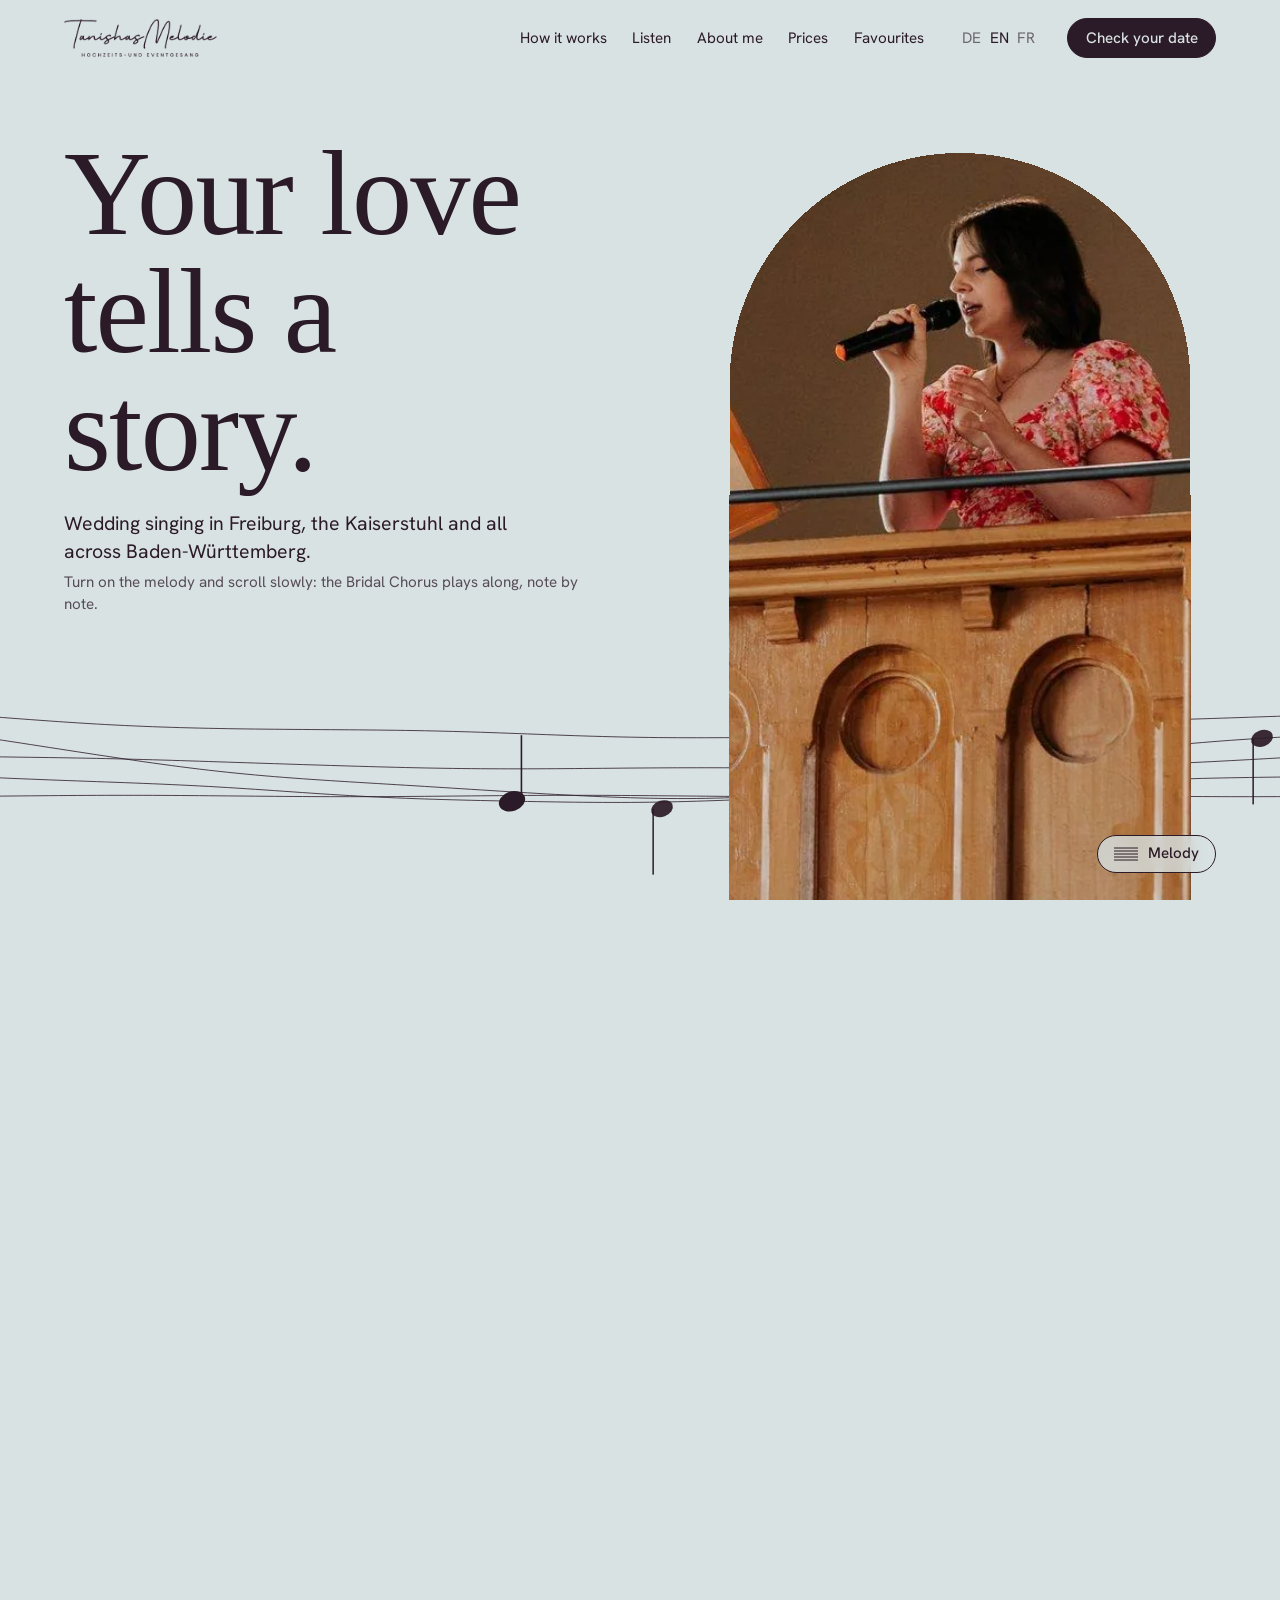
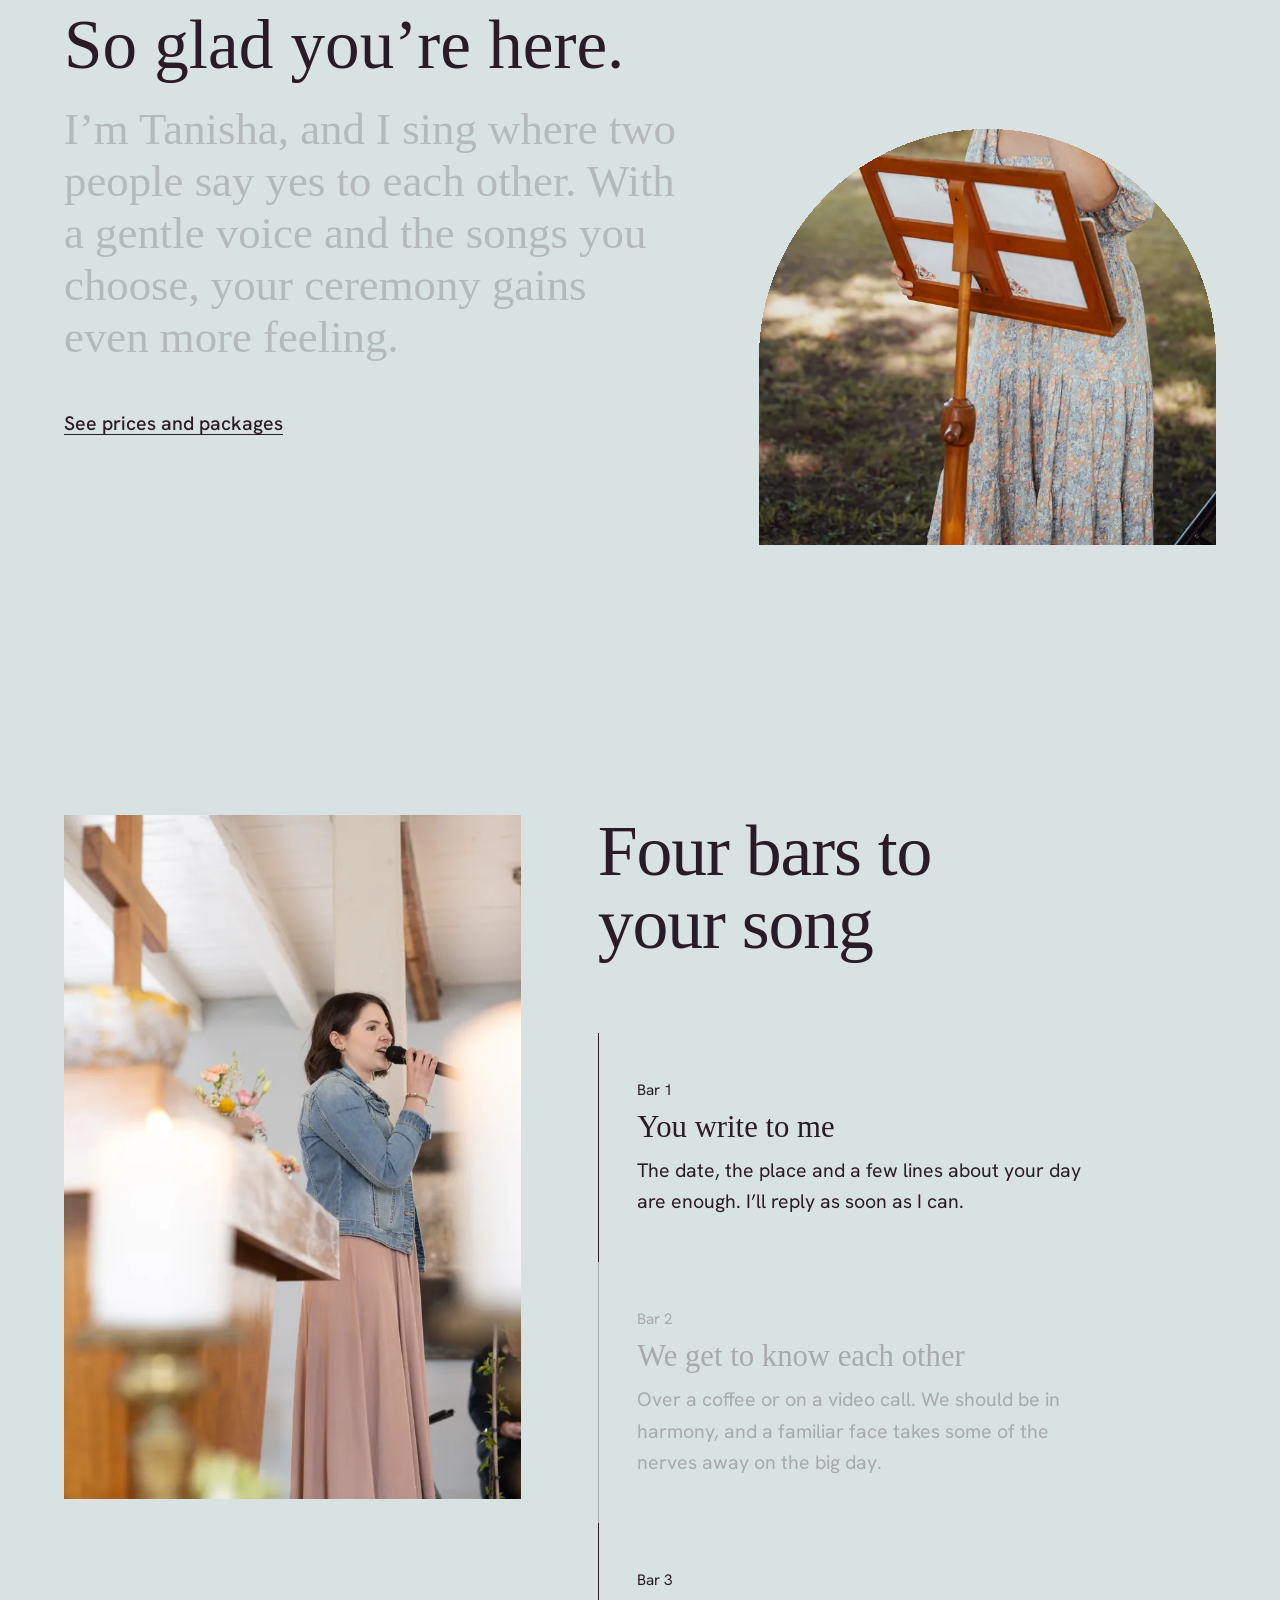
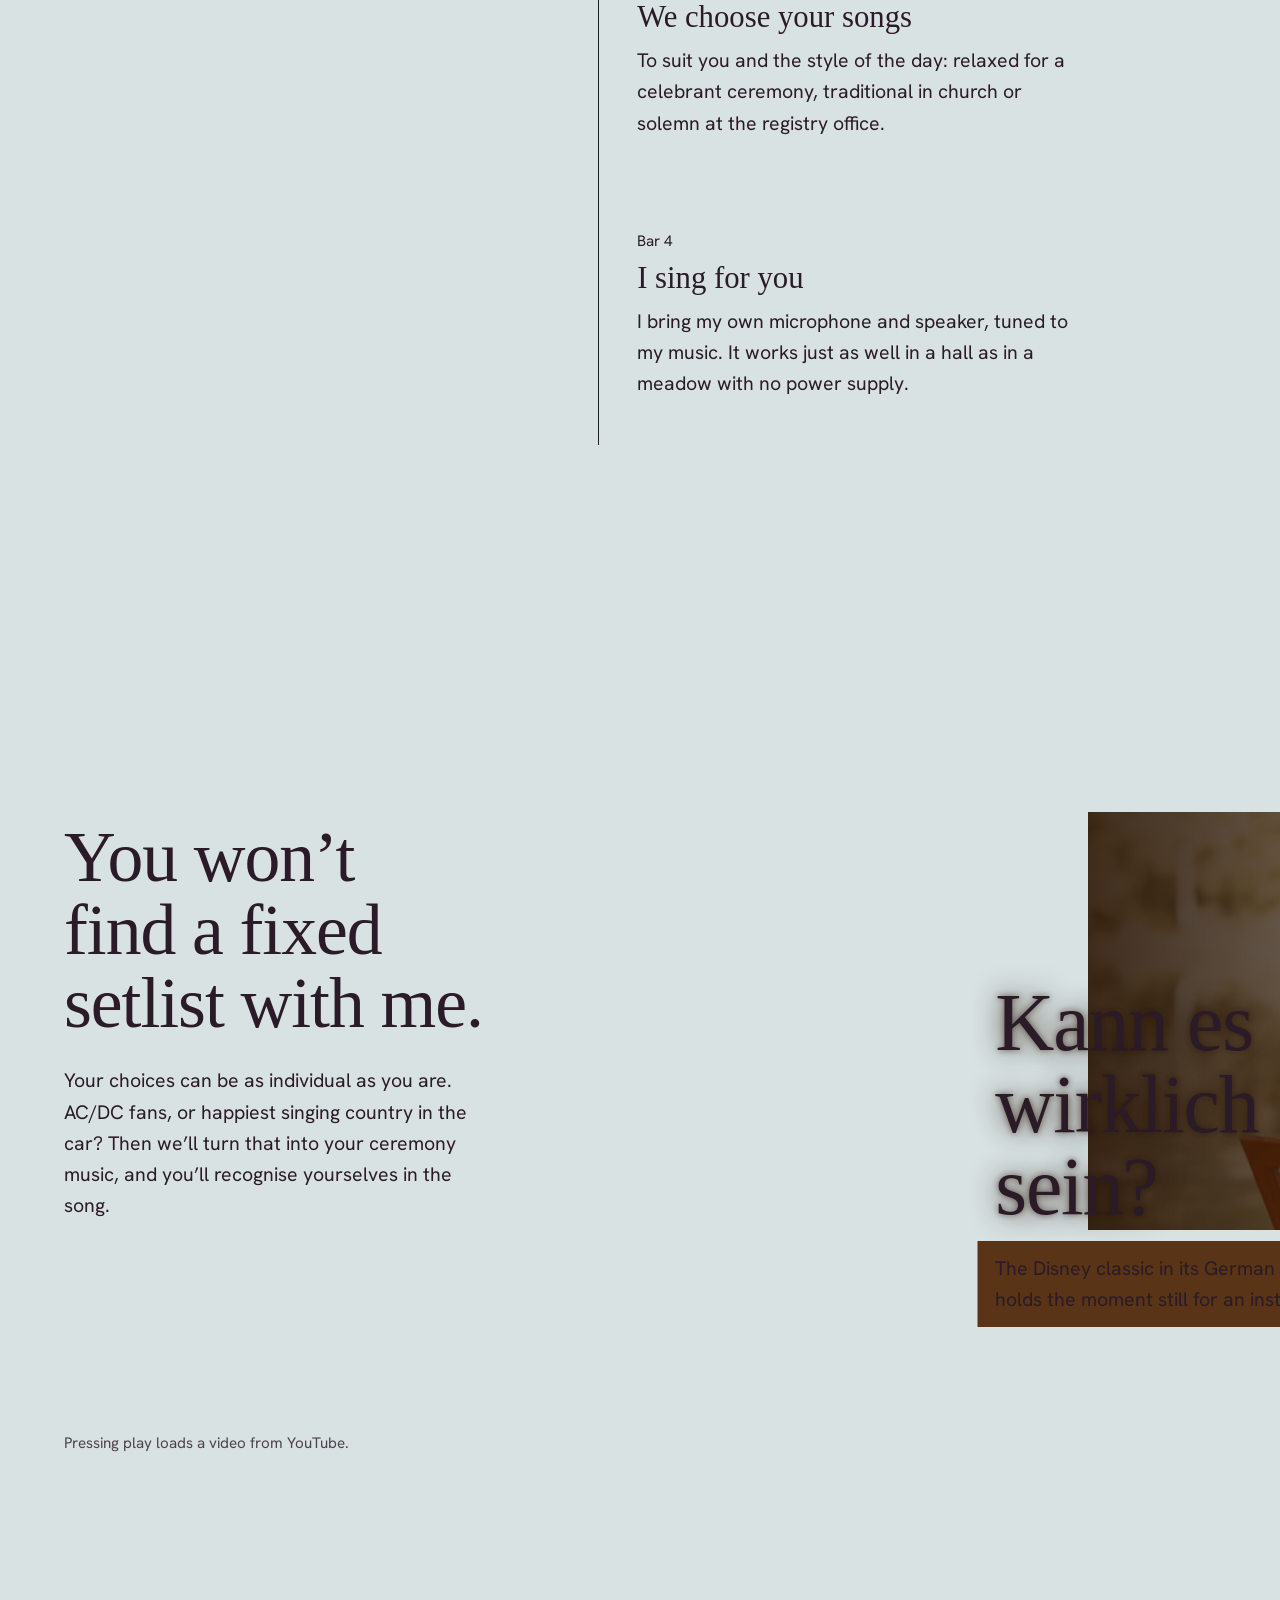
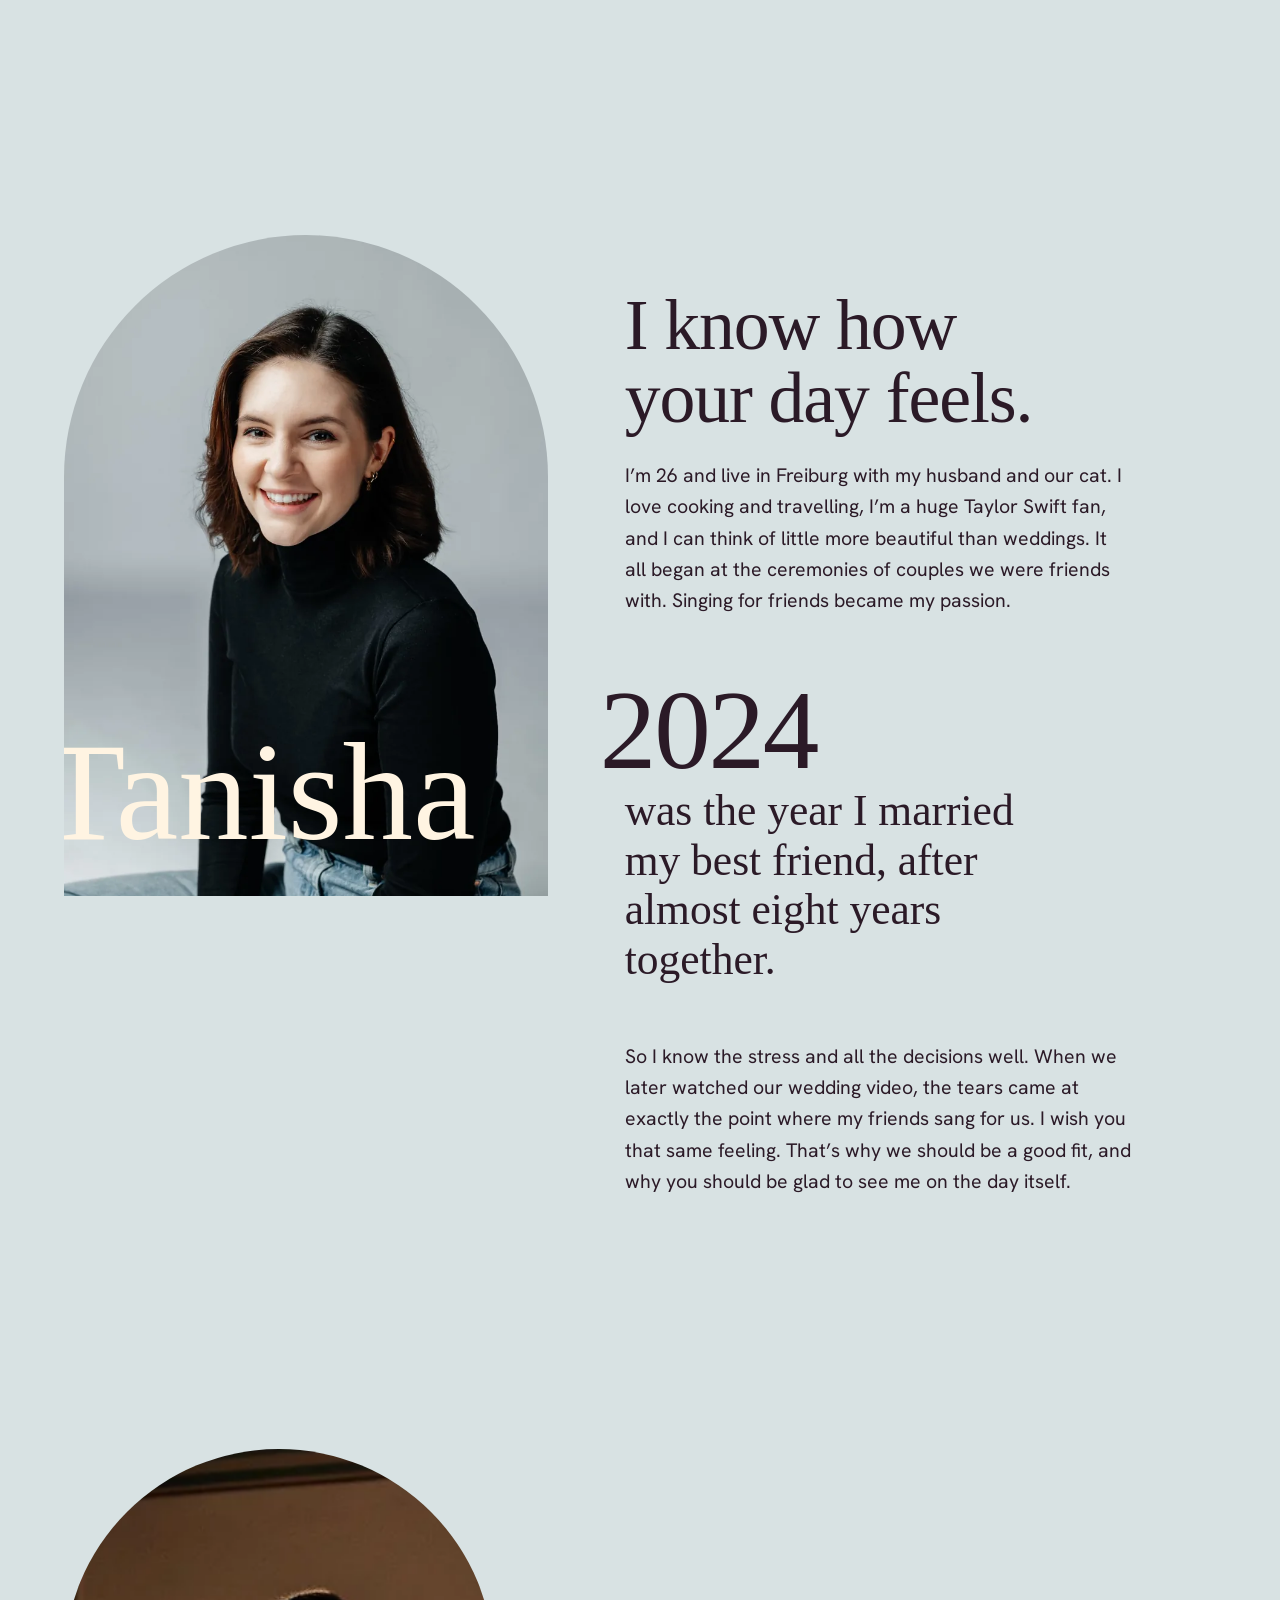
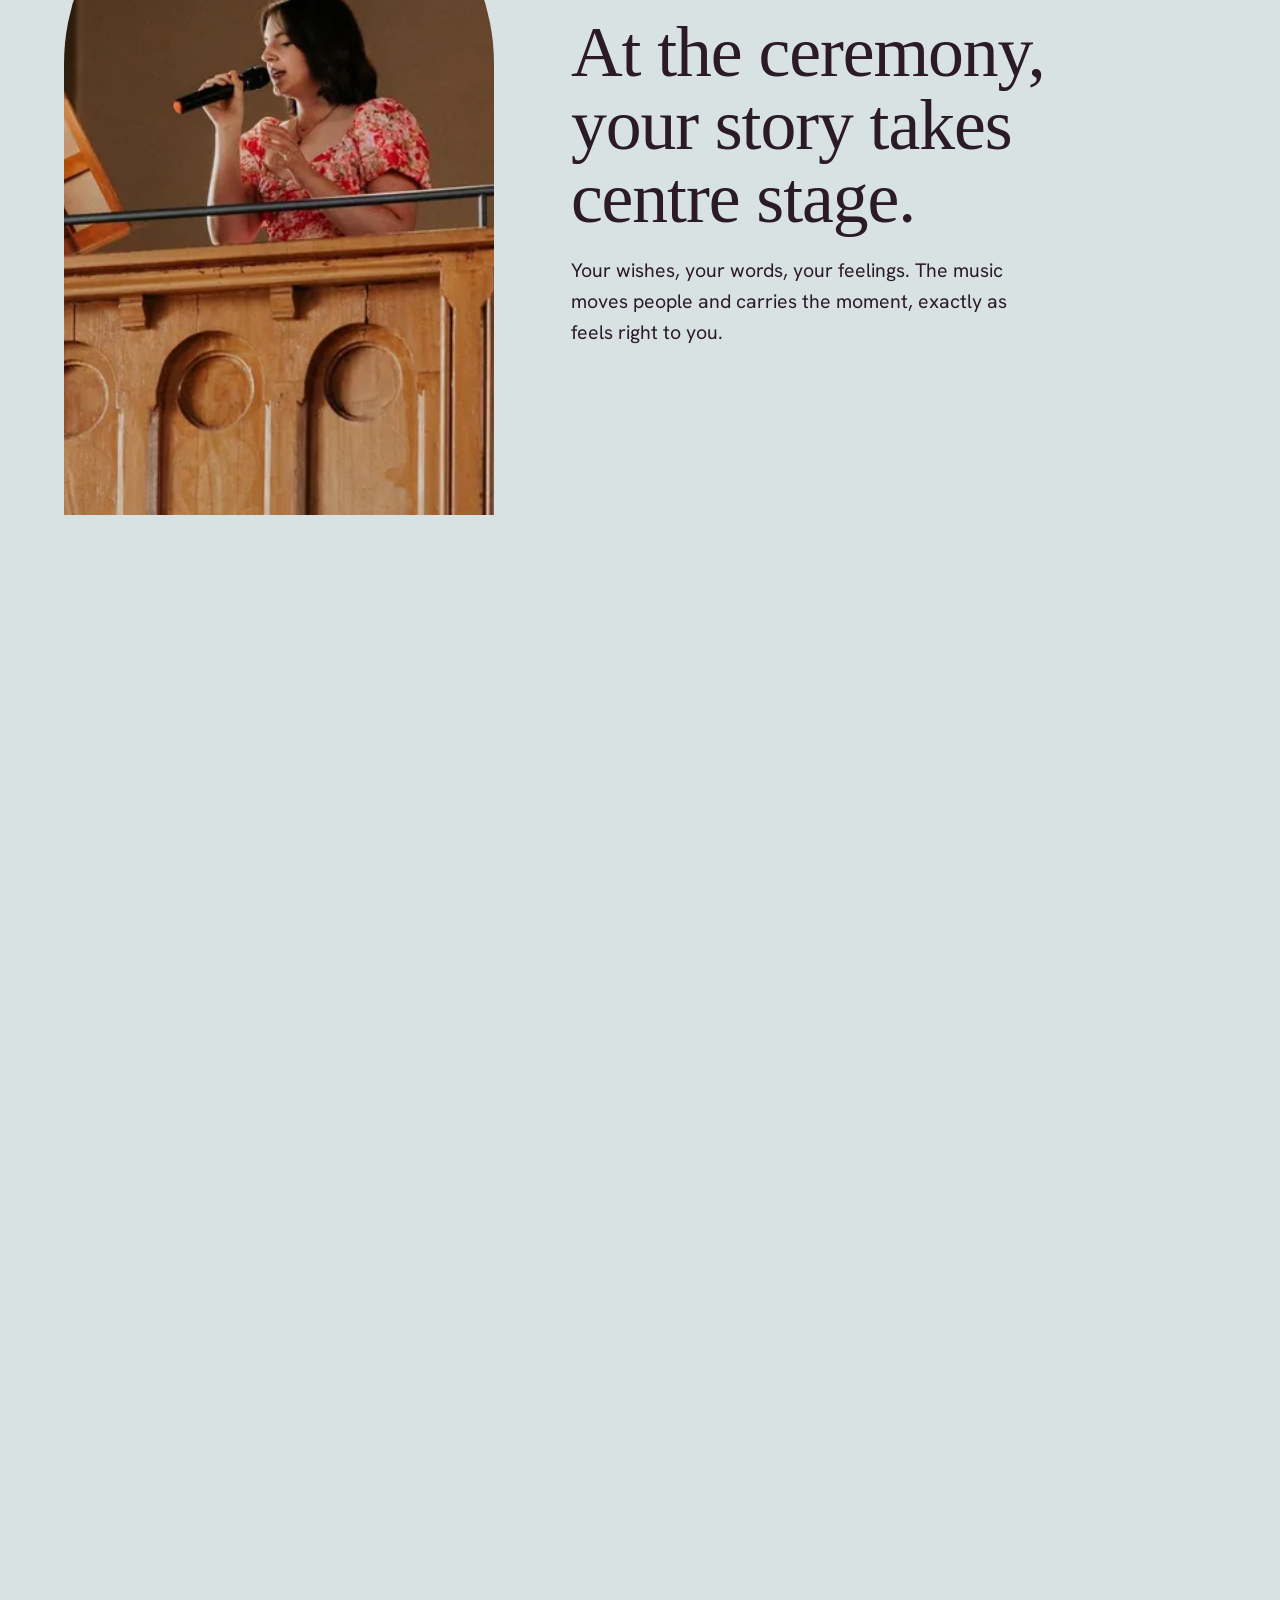
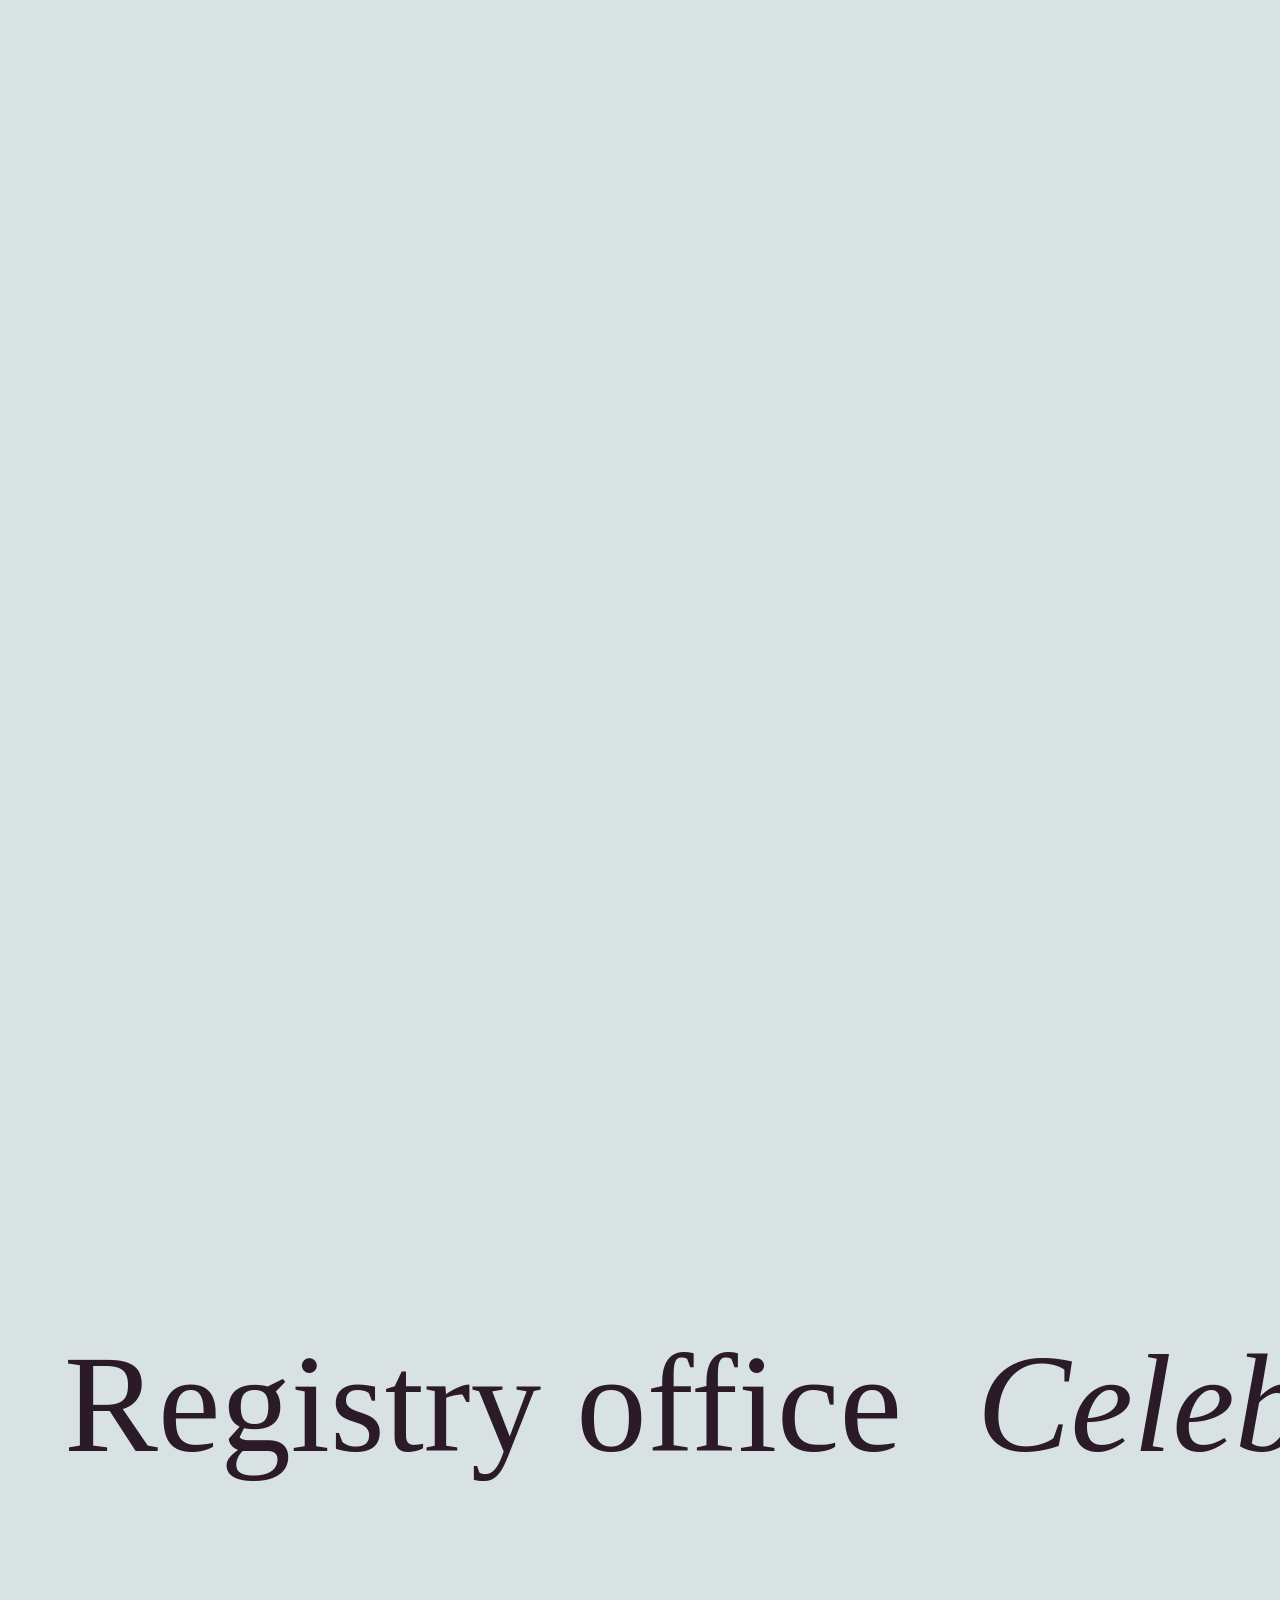
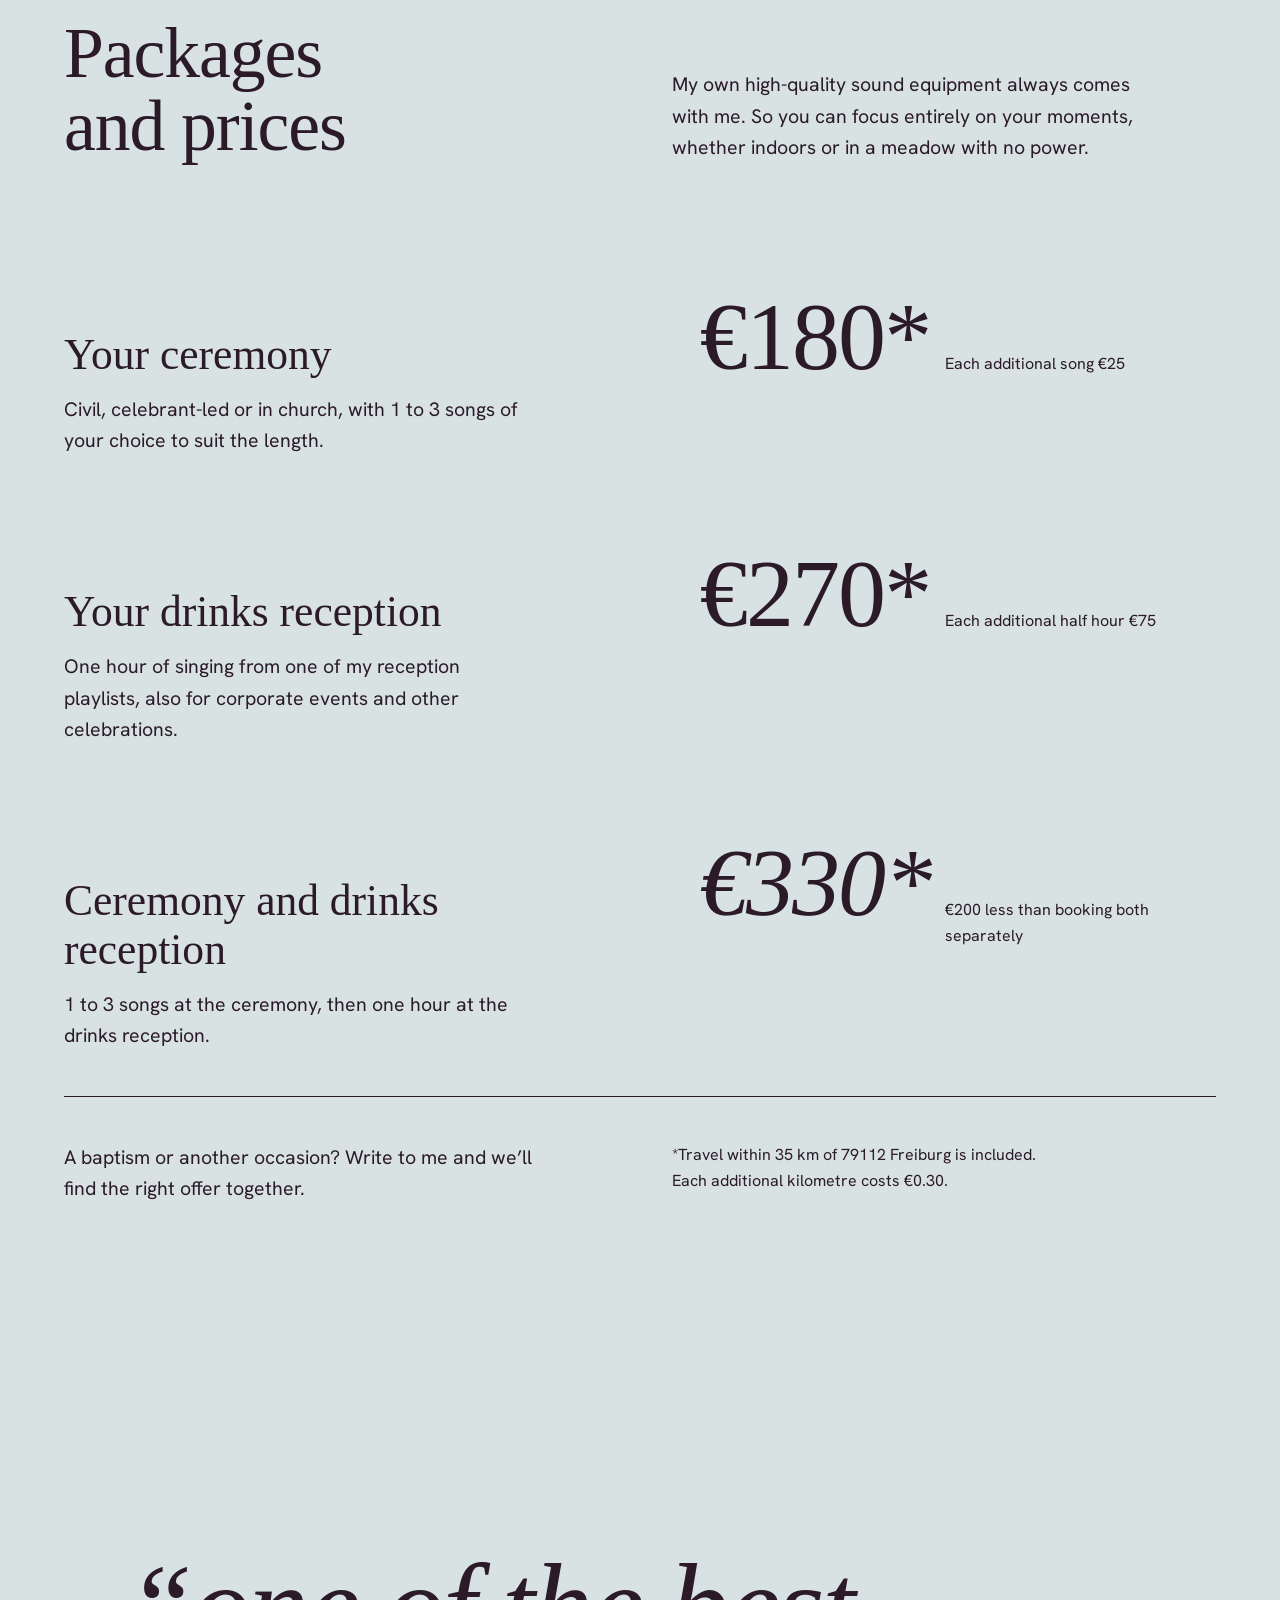
==== en/index.html @ 6d0c48f6 "feat: add legal pages, 404 page and English and French versions Impressum and Datenschutz now live o" ====
<!doctype html>
<html lang="en">
<head>
<meta charset="utf-8">
<meta name="viewport" content="width=device-width, initial-scale=1, viewport-fit=cover">
<title>Tanishas Melodie: wedding singer in Freiburg and the Kaiserstuhl</title>
<meta name="description" content="Tanisha sings at your wedding ceremony and drinks reception in Freiburg, the Kaiserstuhl and Baden-Württemberg, with the songs that suit you.">
<meta name="robots" content="noindex">
<meta name="theme-color" content="#D8E2E3">
<link rel="icon" href="data:image/svg+xml,%3Csvg xmlns='http://www.w3.org/2000/svg' viewBox='0 0 32 32'%3E%3Cellipse cx='12' cy='24' rx='7' ry='5' fill='%232B1A27' transform='rotate(-20 12 24)'/%3E%3Crect x='17.5' y='4' width='2' height='20' fill='%232B1A27'/%3E%3C/svg%3E">
<link rel="alternate" hreflang="de" href="https://oeztuerkhamza.github.io/tanishas-melodie/">
<link rel="alternate" hreflang="en" href="https://oeztuerkhamza.github.io/tanishas-melodie/en/">
<link rel="alternate" hreflang="fr" href="https://oeztuerkhamza.github.io/tanishas-melodie/fr/">
<link rel="preload" href="../assets/fonts/bodoni-moda-latin-opsz-normal.woff2" as="font" type="font/woff2" crossorigin>
<link rel="preload" href="../assets/fonts/hanken-grotesk-latin-wght-normal.woff2" as="font" type="font/woff2" crossorigin>
<link rel="preload" href="../assets/img/empore-1500.webp" as="image">
<link rel="stylesheet" href="../styles.css">
<script>
  if (!matchMedia('(prefers-reduced-motion: reduce)').matches) document.documentElement.classList.add('motion');
</script>
</head>
<body>
<a class="skip" href="#inhalt">Skip to content</a>

<canvas id="saiten" aria-hidden="true"></canvas>

<header class="kopf">
  <a class="logo" href="#auftakt" aria-label="Tanishas Melodie, back to top"></a>
  <button class="menu-knopf" type="button" aria-expanded="false" aria-controls="navigation">Menu</button>
  <nav id="navigation" aria-label="Main navigation">
    <a href="#ablauf">How it works</a>
    <a href="#hoerproben">Listen</a>
    <a href="#ueber">About me</a>
    <a href="#preise">Prices</a>
    <a href="#empfehlungen">Favourites</a>
    <span class="sprachen" role="group" aria-label="Choose language"><a href="../" hreflang="de" lang="de" aria-label="Deutsch">DE</a><a href="../en/" hreflang="en" lang="en" aria-label="English" aria-current="true">EN</a><a href="../fr/" hreflang="fr" lang="fr" aria-label="Français">FR</a></span>
  </nav>
  <a class="knopf knopf-klein" href="#anfrage">Check your date</a>
</header>

<button class="ton" type="button" aria-pressed="false">
  <svg viewBox="0 0 24 16" aria-hidden="true"><path d="M0 2h24M0 5h24M0 8h24M0 11h24M0 14h24" fill="none" stroke="currentColor"/></svg>
  <span class="ton-text">Melody</span>
</button>

<main id="inhalt">

    <section id="auftakt" class="szene" data-bg="#D8E2E3" data-ink="#2B1A27" data-line="#2B1A27" data-y="0.84" data-y-m="0.435" data-gap="20" data-gap-m="9" data-amp="0" data-alpha="0.8" data-notes="1">
    <div class="marke" style="top:30%" data-bg="#D8E2E3" data-ink="#FFF4E2" data-line="#2B1A27" data-y="0.84" data-y-m="0.435" data-gap="20" data-gap-m="9" data-amp="0" data-alpha="0.8" data-notes="1"></div>
    <div class="buehne">
      <div class="bogen">
        <img src="../assets/img/empore-1500.webp" srcset="../assets/img/empore-960.webp 960w, ../assets/img/empore-1500.webp 1500w" sizes="100vw" width="1500" height="938" fetchpriority="high"
             alt="Tanisha sings with her eyes closed and a microphone in hand on the wooden gallery of a church.">
        <div class="bogen-schatten"></div>
      </div>
      <div class="auftakt-text">
        <h1>
          <span class="h-a">
            <span class="zeile"><span>Your love</span></span>
            <span class="zeile"><span>tells a</span></span>
            <span class="zeile"><span>story.</span></span>
          </span>
          <span class="h-b">Music gives it a voice.</span>
        </h1>
        <p class="unterzeile">Wedding singing in Freiburg, the Kaiserstuhl and all across Baden-Württemberg.</p>
        <p class="ton-tipp">Turn on the melody and scroll slowly: the Bridal Chorus plays along, note by note.</p>
      </div>
    </div>
  </section>

    <section id="willkommen" data-bg="#BAC5A5" data-ink="#2B1A27" data-line="#3F4A2C" data-y="0.5" data-gap="26" data-amp="60" data-alpha="0.2" data-notes="0.2">
    <div class="spalten">
      <div class="willkommen-text">
        <p class="schrift">So glad you’re here.</p>
        <p class="vorlesen">I’m Tanisha, and I sing where two people say yes to each other. With a gentle voice and the songs you choose, your ceremony gains even more feeling.</p>
        <a class="pfeil-link" href="#preise">See prices and packages</a>
      </div>
      <figure class="bogen-bild garten">
        <img src="../assets/img/garten-800.webp" srcset="../assets/img/garten-800.webp 800w, ../assets/img/garten-1332.webp 1332w" sizes="(max-width: 900px) 90vw, 42vw" width="1332" height="2000" loading="lazy"
             alt="Tanisha in a floral dress sings in a garden behind a wooden music stand, with sunlight falling through the trees.">
      </figure>
    </div>
  </section>

    <section id="ablauf" data-bg="#F2DDD1" data-ink="#2B1A27" data-line="#7D4B3C" data-y="0.5" data-gap="30" data-amp="80" data-alpha="0.2" data-notes="0.15">
    <div class="ablauf-raster">
      <figure class="ablauf-bild">
        <img src="../assets/img/kerzen-800.webp" srcset="../assets/img/kerzen-800.webp 800w, ../assets/img/kerzen-1334.webp 1334w" sizes="(max-width: 900px) 100vw, 45vw" width="1334" height="2000" loading="lazy"
             alt="Tanisha in a denim jacket and pink skirt sings in a bright church, with blurred candles and a wooden cross in the foreground.">
      </figure>
      <div class="ablauf-inhalt">
        <h2>Four bars to your song</h2>
        <ol class="takte">
          <li>
            <span class="takt-nr">Bar 1</span>
            <h3>You write to me</h3>
            <p>The date, the place and a few lines about your day are enough. I’ll reply as soon as I can.</p>
          </li>
          <li>
            <span class="takt-nr">Bar 2</span>
            <h3>We get to know each other</h3>
            <p>Over a coffee or on a video call. We should be in harmony, and a familiar face takes some of the nerves away on the big day.</p>
          </li>
          <li>
            <span class="takt-nr">Bar 3</span>
            <h3>We choose your songs</h3>
            <p>To suit you and the style of the day: relaxed for a celebrant ceremony, traditional in church or solemn at the registry office.</p>
          </li>
          <li>
            <span class="takt-nr">Bar 4</span>
            <h3>I sing for you</h3>
            <p>I bring my own microphone and speaker, tuned to my music. It works just as well in a hall as in a meadow with no power supply.</p>
          </li>
        </ol>
      </div>
    </div>
  </section>

    <section id="hoerproben" class="quer" data-bg="#5A3416" data-ink="#FFF4E2" data-line="#EDBD78" data-y="0.9" data-gap="11" data-gap-m="8" data-amp="0" data-alpha="0.7" data-notes="1">
    <div class="quer-buehne">
      <div class="quer-spur">
        <article class="tafel tafel-start">
          <h2>You won’t find a fixed setlist with me.</h2>
          <p>Your choices can be as individual as you are. AC/DC fans, or happiest singing country in the car? Then we’ll turn that into your ceremony music, and you’ll recognise yourselves in the song.</p>
        </article>

        <article class="tafel lied">
          <div class="video" data-yt="sfPUa47gQvA" data-titel="Kann es wirklich Liebe sein?">
            <img src="../assets/img/garten-800.webp" width="1332" height="2000" alt="" loading="lazy" class="lied-bild" style="object-position:60% 30%">
          </div>
          <div class="lied-text">
            <h3>Kann es wirklich Liebe sein?</h3>
            <p>The Disney classic in its German version holds the moment still for an instant.</p>
          </div>
        </article>

        <article class="tafel lied">
          <div class="video" data-yt="cNN7N1p3AOw" data-titel="A Thousand Years">
            <img src="../assets/img/kerzen-800.webp" width="1334" height="2000" alt="" loading="lazy" class="lied-bild" style="object-position:60% 35%">
          </div>
          <div class="lied-text">
            <h3>A Thousand Years</h3>
            <p>Calm and made for the minutes before the vows. This is where even the last dry-eyed guests give in.</p>
          </div>
        </article>

        <article class="tafel lied">
          <div class="video" data-yt="yi6_9h-qeT8" data-titel="Hallelujah">
            <img src="../assets/img/saal-800.webp" width="1332" height="2000" alt="" loading="lazy" class="lied-bild" style="object-position:40% 42%">
          </div>
          <div class="lied-text">
            <h3>Hallelujah</h3>
            <p>For the entrance or the moment before the vows. Goosebumps for the couple and every guest.</p>
          </div>
        </article>

        <article class="tafel tafel-ende">
          <p class="schrift">Want to hear more?</p>
          <a class="knopf" href="https://www.instagram.com/tanishasmelodie" rel="noopener">Listen on Instagram</a>
          <a class="pfeil-link" href="https://www.youtube.com/@tanishasmelodie" rel="noopener">Open YouTube channel</a>
        </article>
      </div>
      <p class="video-hinweis">Pressing play loads a video from YouTube.</p>
    </div>
  </section>

    <section id="ueber" data-bg="#AEB5B9" data-ink="#2B1A27" data-line="#2B1A27" data-y="0.5" data-gap="24" data-amp="50" data-alpha="0.14" data-notes="0.12">
    <div class="ueber-raster">
      <figure class="ueber-bild">
        <img src="../assets/img/portrait-800.webp" srcset="../assets/img/portrait-800.webp 800w, ../assets/img/portrait-1333.webp 1333w" sizes="(max-width: 900px) 92vw, 44vw" width="1333" height="2000" loading="lazy"
             alt="Portrait of Tanisha laughing at the camera, wearing a black turtleneck and light jeans.">
        <p class="name-gross schrift" aria-hidden="true">Tanisha</p>
      </figure>
      <div class="ueber-text">
        <h2>I know how your day feels.</h2>
        <p>I’m 26 and live in Freiburg with my husband and our cat. I love cooking and travelling, I’m a huge Taylor Swift fan, and I can think of little more beautiful than weddings. It all began at the ceremonies of couples we were friends with. Singing for friends became my passion.</p>
        <p class="jahr"><span>2024</span> was the year I married my best friend, after almost eight years together.</p>
        <p>So I know the stress and all the decisions well. When we later watched our wedding video, the tears came at exactly the point where my friends sang for us. I wish you that same feeling. That’s why we should be a good fit, and why you should be glad to see me on the day itself.</p>
      </div>
    </div>
  </section>

    <section id="melodie" class="szene" data-bg="#EFC8BE" data-ink="#2B1A27" data-line="#7D3F3A" data-y="0.5" data-gap="20" data-amp="30" data-alpha="0.2" data-notes="0.2">
    <div class="marke" style="top:42%" data-bg="#F49A67" data-ink="#2B1A27" data-line="#2B1A27" data-y="0.5" data-gap="20" data-amp="30" data-alpha="0.2" data-notes="0.2"></div>
    <div class="buehne melodie-buehne">
      <figure class="melodie-bild">
        <img class="m-a" src="../assets/img/empore-960.webp" width="960" height="600" loading="lazy" alt="Tanisha sings on the church gallery.">
        <img class="m-b" src="../assets/img/saal-800.webp" srcset="../assets/img/saal-800.webp 800w, ../assets/img/saal-1332.webp 1332w" sizes="(max-width: 900px) 80vw, 36vw" width="1332" height="2000" loading="lazy" alt="Tanisha in an apricot dress sings with her eyes closed in a hall with white stucco.">
      </figure>
      <div class="melodie-texte">
        <div class="stimmung s-a">
          <h2>At the ceremony, your story takes centre stage.</h2>
          <p>Your wishes, your words, your feelings. The music moves people and carries the moment, exactly as feels right to you.</p>
        </div>
        <div class="stimmung s-b">
          <h2>At the drinks reception, everything can get lighter.</h2>
          <p>Modern, relaxed, with a touch of boho. Not classic love songs, but songs for what’s happening right now: two people have made their choice, and everyone is celebrating with them.</p>
        </div>
      </div>
    </div>
  </section>

    <section id="preise" data-bg="#F49A67" data-ink="#2B1A27" data-line="#2B1A27" data-y="0.5" data-gap="22" data-amp="40" data-alpha="0.12" data-notes="0.12">
    <p class="laufband" aria-hidden="true"><span>Registry office <i>Celebrant ceremony</i> Church <i>Drinks reception</i> Corporate event <i>Baptism</i> Registry office <i>Celebrant ceremony</i> Church <i>Drinks reception</i></span></p>
    <div class="preise-kopf">
      <h2>Packages and prices</h2>
      <p>My own high-quality sound equipment always comes with me. So you can focus entirely on your moments, whether indoors or in a meadow with no power.</p>
    </div>
    <ul class="preisliste">
      <li>
        <div><h3>Your ceremony</h3><p>Civil, celebrant-led or in church, with 1 to 3 songs of your choice to suit the length.</p></div>
        <p class="preis">€<span data-zahl="300">300</span>*</p>
        <p class="zusatz">Each additional song €25</p>
      </li>
      <li>
        <div><h3>Your drinks reception</h3><p>One hour of singing from one of my reception playlists, also for corporate events and other celebrations.</p></div>
        <p class="preis">€<span data-zahl="450">450</span>*</p>
        <p class="zusatz">Each additional half hour €75</p>
      </li>
      <li class="beides">
        <div><h3>Ceremony and drinks reception</h3><p>1 to 3 songs at the ceremony, then one hour at the drinks reception.</p></div>
        <p class="preis">€<span data-zahl="550">550</span>*</p>
        <p class="zusatz">€200 less than booking both separately</p>
      </li>
    </ul>
    <div class="preise-fuss">
      <p>A baptism or another occasion? Write to me and we’ll find the right offer together.</p>
      <p class="fussnote">*Travel within 35 km of 79112 Freiburg is included. Each additional kilometre costs €0.30.</p>
    </div>
  </section>

    <section id="stimmen" data-bg="#2A1526" data-ink="#FFF4E2" data-line="#E8B4A8" data-y="0.5" data-gap="24" data-amp="90" data-alpha="0.3" data-notes="0.12">
    <blockquote class="zitat">
      <p>“one of the best decisions ever!”</p>
      <footer>B + A on Tanisha at their wedding celebration</footer>
    </blockquote>
    <h2 class="stimmen-titel">What my couples say</h2>
    <ul class="laternen">
      <li>
        <img src="../assets/img/laterne-sl.webp" width="360" height="366" alt="" loading="lazy">
        <div><h3>S + L, celebrant ceremony</h3><p>Every song request was met, and the performance was assured and full of feeling. When the two of them think of their ceremony today, the music is part of it.</p></div>
      </li>
      <li>
        <img src="../assets/img/laterne-kl.webp" width="360" height="366" alt="" loading="lazy">
        <div><h3>K + L, wedding celebration</h3><p>Tanisha carried the emotional moments. The couple describe her as kind, committed and easy to work with, and recommend her warmly.</p></div>
      </li>
      <li>
        <img src="../assets/img/laterne-mt.webp" width="360" height="366" alt="" loading="lazy">
        <div><h3>M + T, church ceremony</h3><p>A song by Ed Sheeran became a lasting memory. Help with choosing songs, always reachable, own microphone and speaker.</p></div>
      </li>
      <li>
        <img src="../assets/img/laterne-ba.webp" width="360" height="366" alt="" loading="lazy">
        <div><h3>B + A, wedding celebration</h3><p>Everyone was enchanted from the first note. There were goosebumps, and many guests had tears in their eyes.</p></div>
      </li>
    </ul>
  </section>

    <section id="empfehlungen" data-bg="#351B2E" data-ink="#FFF4E2" data-line="#E8B4A8" data-y="0.5" data-gap="24" data-amp="90" data-alpha="0.12" data-notes="0">
    <div class="empf-kopf">
      <h2>My favourite wedding people</h2>
      <p>Every recommendation comes from my own experience. More will follow, such as celebrants, henna design, DJs and decoration.</p>
    </div>
    <ul class="empf-liste">
      <li><span>Wedding logos and stationery</span><a href="https://www.fluments.com/" rel="noopener">Fluments</a><p>Tina designs logos and stationery with loving attention to detail, tailored to each couple. We met at her “zweiteliebe” fair.</p></li>
      <li><span>Personalised gifts</span><a href="https://manufakturzauber.de/ueber-mich/" rel="noopener">ManufakturZauber</a><p>Romina makes creative, individual wedding gifts that last.</p></li>
      <li><span>Videography</span><a href="https://www.jackygrundigfilms.de/" rel="noopener">Jacky Grundig</a><p>Jacky filmed my own wedding: calmly and so discreetly you barely notice she’s there.</p></li>
      <li><span>Second-hand bridal wear</span><a href="https://fairheiratet.com/" rel="noopener">Fairheiratet</a><p>A sustainable concept, plenty of tact and an atmosphere that puts you at ease.</p></li>
      <li><span>Wedding photography</span><a href="https://ersteliebe-fotografie.de/" rel="noopener">Ersteliebe Fotografie</a><p>Jasmin accompanies you like a friend and captures real moments. We worked together on a styled shoot.</p></li>
      <li><span>Wedding venue</span><a href="https://freiaemterhof.de/feste-feiern/" rel="noopener">S’Bierhaase Schiere</a><p>This is where we got married ourselves: personal care from the first conversation and a wonderful atmosphere.</p></li>
      <li><span>Bridal wear</span><a href="https://www.brautjubel.de/" rel="noopener">Brautjubel</a><p>Julia advises calmly, warmly and honestly, with a real feel for what each bride wants.</p></li>
    </ul>
  </section>

    <section id="ja" class="szene" data-bg="#2A1526" data-ink="#FFF4E2" data-line="#F6C98B" data-y="0.5" data-gap="20" data-amp="0" data-alpha="1" data-notes="0" data-ring="1" data-win="1.3">
    <div class="buehne ja-buehne">
      <p class="ja-wort schrift">Yes.</p>
      <h2>Tell me your date.</h2>
    </div>
  </section>

  <section id="anfrage" data-bg="#2A1526" data-ink="#FFF4E2" data-line="#F6C98B" data-y="0.5" data-gap="20" data-amp="0" data-alpha="0.16" data-notes="0" data-ring="1">
    <div class="anfrage-raster">
      <div>
        <h2>Ask about your wedding date</h2>
        <p>I’ll reply as soon as I can, and then we’ll arrange to meet. I’m looking forward to hearing from you.</p>
        <p><a href="mailto:info@tanishasmelodie.de">info@tanishasmelodie.de</a><br><a href="https://www.instagram.com/tanishasmelodie" rel="noopener">@tanishasmelodie on Instagram</a></p>
      </div>
      <form id="formular">
        <label>Last name, first name <input name="name" autocomplete="name" required></label>
        <label>Email <input type="email" name="email" autocomplete="email" required></label>
        <label>Date and place of the ceremony <input name="termin" required></label>
        <label>A few details about your special day <textarea name="infos" rows="4"></textarea></label>
        <label class="einwilligung"><input type="checkbox" name="ok" required> <span>I agree that this information may be stored and processed so that you can contact me. I can withdraw my consent at any time. <a href="privacy.html">More about privacy</a></span></label>
        <button class="knopf" type="submit">Prepare request by email</button>
        <p class="status" role="status"></p>
      </form>
    </div>
  </section>
</main>

<footer class="fuss">
  <p>Tanisha Karle, Tanishas Melodie, Im Mohnacker 12, 79112 Freiburg</p>
  <p class="fuss-links"><a href="legal-notice.html">Legal notice</a> <a href="privacy.html">Privacy</a></p>
  <span class="sprachen" role="group" aria-label="Choose language"><a href="../" hreflang="de" lang="de" aria-label="Deutsch">DE</a><a href="../en/" hreflang="en" lang="en" aria-label="English" aria-current="true">EN</a><a href="../fr/" hreflang="fr" lang="fr" aria-label="Français">FR</a></span>
</footer>

<script src="../assets/vendor/gsap.min.js"></script>
<script src="../assets/vendor/ScrollTrigger.min.js"></script>
<script src="../assets/vendor/lenis.min.js"></script>
<script src="../main.js"></script>
</body>
</html>
---- styles.css ----
@font-face { font-family: "Bodoni Moda"; src: url(assets/fonts/bodoni-moda-latin-opsz-normal.woff2) format("woff2"); font-weight: 400 900; font-style: normal; font-display: swap; }
@font-face { font-family: "Bodoni Moda"; src: url(assets/fonts/bodoni-moda-latin-opsz-italic.woff2) format("woff2"); font-weight: 400 900; font-style: italic; font-display: swap; }
@font-face { font-family: "Hanken Grotesk"; src: url(assets/fonts/hanken-grotesk-latin-wght-normal.woff2) format("woff2"); font-weight: 100 900; font-display: swap; }
@font-face { font-family: "Ms Madi"; src: url(assets/fonts/ms-madi-latin-400-normal.woff2) format("woff2"); font-display: swap; }

:root {
  --bg: #D8E2E3;
  --ink: #2B1A27;
  --kerze: #FFF4E2;
  --pflaume: #2B1A27;
  --aprikose: #F49A67;
  --rand: clamp(20px, 5vw, 88px);
  --abstand: clamp(90px, 15vh, 190px);
  --serif: "Bodoni Moda", "Didot", Georgia, serif;
  --sans: "Hanken Grotesk", system-ui, sans-serif;
  --hand: "Ms Madi", "Segoe Script", cursive;
}

*, *::before, *::after { box-sizing: border-box; }
html { -webkit-text-size-adjust: 100%; scroll-behavior: smooth; scroll-padding-top: 96px; }
html.lenis { scroll-behavior: auto; }
html.lenis.lenis-smooth iframe { pointer-events: none; }
body {
  margin: 0;
  background: var(--bg);
  color: var(--ink);
  font: 400 clamp(1.0625rem, 0.98rem + 0.3vw, 1.25rem)/1.6 var(--sans);
  overflow-x: clip;
}
img { display: block; max-width: 100%; height: auto; }
h1, h2, h3, p, ul, ol, figure, blockquote { margin: 0; padding: 0; }
ul, ol { list-style: none; }
a { color: inherit; text-underline-offset: 0.2em; text-decoration-thickness: 1px; }
:focus-visible { outline: 2px solid currentColor; outline-offset: 3px; border-radius: 2px; }

h1, h2 { font-family: var(--serif); font-weight: 400; line-height: 1.02; letter-spacing: -0.015em; text-wrap: balance; }
h2 { font-size: clamp(2.5rem, 5.6vw, 5.75rem); }
h3 { font-family: var(--serif); font-weight: 500; font-size: clamp(1.5rem, 2.4vw, 2.25rem); line-height: 1.12; }
.schrift { font-family: var(--hand); font-size: clamp(3.25rem, 7vw, 7rem); line-height: 1; }

.skip { position: fixed; left: 12px; top: -60px; z-index: 50; background: var(--pflaume); color: var(--kerze); padding: 10px 16px; }
.skip:focus { top: 12px; }

#saiten { position: fixed; inset: 0; width: 100%; height: 100%; z-index: 0; pointer-events: none; }
main { position: relative; z-index: 1; }
.fuss { position: relative; z-index: 1; }

/* Kopfzeile */
.kopf { position: fixed; z-index: 20; inset: 0 0 auto 0; display: flex; align-items: center; gap: clamp(16px, 2.5vw, 40px); padding: clamp(12px, 2vh, 22px) var(--rand); color: var(--ink); transition: transform .45s cubic-bezier(.2,.7,.2,1); }
.kopf.weg { transform: translateY(-110%); }
.kopf.weg:focus-within { transform: none; }
.logo { display: block; width: clamp(120px, 12vw, 170px); aspect-ratio: 386 / 96; background: currentColor; -webkit-mask: url(assets/img/logo-mask.png) center / contain no-repeat; mask: url(assets/img/logo-mask.png) center / contain no-repeat; margin-right: auto; }
#navigation { display: flex; gap: clamp(14px, 2vw, 30px); font-size: 0.95rem; }
#navigation a { text-decoration: none; padding: 6px 0; background: linear-gradient(currentColor, currentColor) left 90% / 0 1px no-repeat; transition: background-size .35s; }
#navigation a:hover, #navigation a:focus-visible { background-size: 100% 1px; }
.menu-knopf { display: none; font: inherit; color: inherit; background: none; border: 0; padding: 8px 2px; }

.knopf { display: inline-block; font: 500 1.0625rem/1.1 var(--sans); color: var(--bg); background: var(--ink); border: 1px solid var(--ink); border-radius: 100px; padding: 1em 1.6em; text-decoration: none; cursor: pointer; transition: background-color .3s, color .3s; }
.knopf:hover { background: transparent; color: var(--ink); }
.knopf:focus-visible { outline-color: var(--ink); }
.spielen:focus-visible { outline: 3px solid var(--kerze); outline-offset: -8px; }
.knopf-klein { font-size: 0.95rem; padding: .7em 1.15em; white-space: nowrap; }
.pfeil-link { display: inline-block; font-weight: 500; }

.ton { position: fixed; z-index: 20; right: var(--rand); bottom: clamp(14px, 3vh, 28px); display: inline-flex; align-items: center; gap: 10px; font: 500 0.95rem/1 var(--sans); color: var(--ink); background: color-mix(in srgb, var(--bg) 78%, transparent); backdrop-filter: blur(8px); border: 1px solid currentColor; border-radius: 100px; padding: 10px 16px; cursor: pointer; }
.ton svg { width: 24px; height: 16px; stroke-width: 1; }
.ton svg path { transition: stroke-width .3s; }
.ton[aria-pressed="true"] { background: var(--ink); color: var(--bg); border-color: var(--ink); }
.ton[aria-pressed="true"] svg path { stroke-width: 1.8; }

/* Szenen mit klebender Bühne. Ohne .motion (kein JS, reduzierte Bewegung) bleibt alles normaler Fluss. */
.buehne { position: relative; }
.szene { position: relative; }
.motion .szene > .buehne { position: sticky; top: 0; height: 100vh; height: 100svh; overflow: hidden; }
.marke { position: absolute; left: 0; width: 1px; height: 1px; pointer-events: none; }

/* Auftakt */
#auftakt .buehne { min-height: 100svh; }
.motion #auftakt { height: 330vh; }
.bogen { position: relative; aspect-ratio: 16 / 10; overflow: hidden; }
.bogen img { width: 100%; height: 100%; object-fit: cover; object-position: 50% 42%; }
.bogen-schatten { position: absolute; inset: 0; background: linear-gradient(to top, rgba(31, 14, 8, .78), rgba(31, 14, 8, 0) 62%); }
.auftakt-text { position: relative; padding: 110px var(--rand) 60px; }
h1 { font-size: clamp(3.1rem, 9.4vw, 10.25rem); line-height: 0.98; }
.zeile { display: block; overflow: hidden; padding-bottom: .08em; margin-bottom: -.08em; }
.zeile > span { display: block; }
.h-a, .h-b { display: block; }
.h-b { margin-top: .3em; }
.unterzeile { margin-top: 1.1em; max-width: 44ch; line-height: 1.4; }
.ton-tipp { margin-top: .5em; max-width: 58ch; font-size: .95rem; line-height: 1.4; opacity: .75; }

.motion .bogen { position: absolute; inset: 0; aspect-ratio: auto; clip-path: inset(17% 7% 0% 57% round 22vw 22vw 0px 0px); will-change: clip-path; }
.motion .bogen img { will-change: transform; }
.motion .bogen-schatten { opacity: 0; }
.motion .auftakt-text { position: absolute; inset: 0; padding: clamp(84px, 15vh, 150px) var(--rand) 0; pointer-events: none; }
.motion .h-b { position: absolute; left: var(--rand); right: var(--rand); bottom: clamp(70px, 12vh, 130px); margin: 0; color: var(--kerze); font-size: clamp(3rem, 8.4vw, 9.25rem); visibility: hidden; }

/* Willkommen */
#willkommen, #ablauf, #ueber, #preise, #stimmen, #empfehlungen, #anfrage { padding: var(--abstand) var(--rand); }
.spalten { display: grid; grid-template-columns: 1.15fr .85fr; gap: clamp(30px, 6vw, 110px); align-items: center; }
.willkommen-text .schrift { font-size: clamp(3rem, 5.4vw, 5.5rem); }
.vorlesen { font-family: var(--serif); font-size: clamp(1.9rem, 3.5vw, 3.5rem); line-height: 1.16; margin: .55em 0 1em; }
.vorlesen .wort { transition: none; }
.bogen-bild { overflow: hidden; border-radius: 50vw 50vw 0 0; }
.bogen-bild img { width: 100%; height: 118%; object-fit: cover; }
.garten { aspect-ratio: 3 / 4.2; }

/* Ablauf */
.ablauf-raster { display: grid; grid-template-columns: .85fr 1.15fr; gap: clamp(30px, 6vw, 110px); align-items: start; }
.ablauf-bild { position: sticky; top: 12vh; height: 76vh; overflow: hidden; }
.ablauf-bild img { width: 100%; height: 100%; object-fit: cover; object-position: 55% 40%; }
.takte { margin-top: clamp(40px, 8vh, 90px); }
.takte li { position: relative; padding: clamp(26px, 5vh, 54px) 0 clamp(26px, 5vh, 54px) clamp(22px, 3vw, 44px); border-left: 1px solid currentColor; max-width: 44ch; }
.takte li + li { margin-top: 0; }
.takt-nr { display: block; font-size: .95rem; margin-bottom: .5em; }
.takte h3 { margin-bottom: .35em; }
.motion .takte li { opacity: .28; transition: opacity .5s; }
.motion .takte li.an { opacity: 1; }

/* Hörproben */
.quer-buehne { padding: var(--abstand) var(--rand); }
.quer-spur { display: grid; gap: clamp(60px, 12vh, 110px); }
.tafel h2 { max-width: 13ch; }
.tafel-start p { max-width: 38ch; margin-top: 1.3em; }
.video { position: relative; aspect-ratio: 16 / 9; overflow: hidden; background: #2d1a0b; }
.video img.lied-bild { position: absolute; inset: 0; width: 100%; height: 100%; object-fit: cover; opacity: .82; }
.video::after { content: ""; position: absolute; inset: 0; pointer-events: none; background: linear-gradient(to right, rgba(45, 26, 11, .88), rgba(45, 26, 11, .55) 38%, rgba(45, 26, 11, 0) 68%); }
.video:has(iframe)::after { display: none; }
.video iframe { position: absolute; inset: 0; width: 100%; height: 100%; border: 0; }
.spielen { position: absolute; inset: 0; width: 100%; background: none; border: 0; color: var(--kerze); cursor: pointer; font: inherit; }
.spielen span { position: absolute; left: 50%; top: 50%; translate: -50% -50%; display: grid; place-items: center; width: clamp(68px, 8vw, 104px); aspect-ratio: 1; border-radius: 50%; background: var(--kerze); color: #5A3416; transition: scale .35s cubic-bezier(.2,.7,.2,1); }
.spielen:hover span, .spielen:focus-visible span { scale: 1.12; }
.spielen svg { width: 34%; margin-left: 6%; }
.lied-text { margin-top: 1em; }
.lied-text h3 { font-size: clamp(2.4rem, 6.4vw, 6.75rem); font-weight: 400; line-height: 1; letter-spacing: -0.015em; }
.lied-text p { margin-top: .7em; max-width: 36ch; }
.motion .lied-text h3 { text-shadow: 0 0 28px rgba(45, 26, 11, .9), 0 0 6px rgba(45, 26, 11, .6); }
.tafel-ende { display: flex; flex-direction: column; align-items: flex-start; gap: 24px; }
.video-hinweis { padding-top: 40px; font-size: .95rem; opacity: .8; }

@media (min-width: 901px) {
  .motion .quer { height: 480vh; position: relative; }
  .motion .quer-buehne { position: sticky; top: 0; height: 100vh; height: 100svh; overflow: hidden; padding: 0; }
  .motion .quer-spur { display: flex; gap: 0; height: 100%; width: max-content; align-items: stretch; will-change: transform; }
  .motion .tafel { flex: none; height: 100%; padding: clamp(96px, 14vh, 130px) 5vw 16vh; display: flex; flex-direction: column; justify-content: center; }
  .motion .tafel-start { width: 66vw; padding-left: var(--rand); }
  .motion .lied { width: 82vw; position: relative; }
  .motion .lied .video { width: 58vw; max-height: 62vh; margin-left: auto; }
  .motion .lied-text { position: absolute; left: 5vw; bottom: 17vh; width: 40vw; z-index: 2; pointer-events: none; }
  .motion .lied-text p { background: #5A3416; padding: .6em .9em; display: inline-block; margin-left: -.9em; }
  .motion .tafel-ende { width: 56vw; justify-content: center; }
  .motion .video-hinweis { position: absolute; left: var(--rand); bottom: 24px; padding: 0; z-index: 3; }
}

/* Über mich */
.ueber-raster { display: grid; grid-template-columns: .9fr 1.1fr; gap: clamp(30px, 6vw, 110px); position: relative; align-items: start; }
.ueber-bild { position: sticky; top: 10vh; overflow: hidden; border-radius: 50vw 50vw 0 0; aspect-ratio: 3 / 4.1; }
.ueber-bild img { width: 100%; height: 100%; object-fit: cover; object-position: 50% 20%; }
.name-gross { position: absolute; left: 0; right: 0; bottom: 5%; text-align: center; font-size: clamp(5rem, 11vw, 11.5rem); color: var(--kerze); pointer-events: none; }
.ueber-text { padding-top: 6vh; }
.ueber-text p { max-width: 46ch; margin-top: 1.3em; }
.ueber-text .jahr { font-family: var(--serif); font-size: clamp(1.9rem, 3.4vw, 3.4rem); line-height: 1.14; max-width: 19ch; margin: 1.3em 0; }
.jahr span { display: block; font-size: 2.6em; line-height: 1; letter-spacing: -0.02em; }

/* Meine Melodie */
.melodie-buehne { padding: var(--abstand) var(--rand); display: grid; gap: 40px; }
.melodie-bild img { width: 100%; max-width: 560px; }
.motion .melodie-bild img { max-width: none; }
.quer-spur .video { max-width: 860px; }
.motion .quer-spur .video { max-width: none; }
.melodie-bild .m-a { display: none; }
.stimmung + .stimmung { margin-top: 2.5em; }
.stimmung h2 { max-width: 16ch; }
.stimmung p { max-width: 42ch; margin-top: 1em; }
.motion #melodie { height: 340vh; }
.motion .melodie-buehne { padding: 0 var(--rand); grid-template-columns: .8fr 1.2fr; gap: clamp(30px, 6vw, 110px); align-items: center; }
.motion .melodie-bild { position: relative; height: 74vh; overflow: hidden; border-radius: 50vw 50vw 0 0; }
.motion .melodie-bild img { position: absolute; inset: 0; width: 100%; height: 100%; object-fit: cover; }
.motion .melodie-bild .m-a { display: block; object-position: 50% 50%; }
.motion .melodie-bild .m-b { clip-path: inset(100% 0 0 0); object-position: 45% 45%; }
.motion .melodie-texte { position: relative; height: 62vh; }
.motion .stimmung { position: absolute; inset: 0; display: flex; flex-direction: column; justify-content: center; margin: 0; }
.motion .s-b { visibility: hidden; }

/* Preise */
.laufband { font-family: var(--serif); font-size: clamp(3.5rem, 11vw, 12rem); line-height: 1.1; white-space: nowrap; overflow: hidden; margin: 0 calc(var(--rand) * -1) var(--abstand); }
.laufband span { display: inline-block; padding-left: var(--rand); will-change: transform; }
.laufband i { padding: 0 .28em; }
.preise-kopf { display: grid; grid-template-columns: 1fr 1fr; gap: clamp(24px, 5vw, 90px); align-items: end; }
.preise-kopf p { max-width: 44ch; }
.preisliste { margin-top: clamp(50px, 9vh, 100px); }
.preisliste li { position: relative; display: grid; grid-template-columns: 1.5fr .8fr .8fr; column-gap: clamp(20px, 4vw, 60px); align-items: baseline; padding: clamp(30px, 5vh, 56px) 0; }
.preisliste li::before { content: ""; position: absolute; left: 0; right: 0; top: 0; height: 1px; background: currentColor; transform-origin: left; transform: scaleX(var(--strich, 1)); }
.preisliste h3 { font-size: clamp(1.75rem, 3.4vw, 3.25rem); margin-bottom: .35em; }
.preisliste div p { max-width: 42ch; }
.preis { font-family: var(--serif); font-size: clamp(3.2rem, 7.5vw, 7.75rem); line-height: 1; letter-spacing: -0.02em; font-variant-numeric: lining-nums; white-space: nowrap; }
.zusatz { font-size: 1rem; }
.beides .preis { font-style: italic; }
.preise-fuss { display: grid; grid-template-columns: 1fr 1fr; gap: clamp(24px, 5vw, 90px); padding-top: clamp(30px, 5vh, 56px); border-top: 1px solid currentColor; }
.preise-fuss p { max-width: 44ch; }
.fussnote { font-size: 1rem; }

/* Stimmen */
.zitat { padding: 8vh 0 var(--abstand); }
.zitat p { font-family: var(--serif); font-style: italic; font-size: clamp(3rem, 9.4vw, 10rem); line-height: 1; letter-spacing: -0.02em; max-width: 13ch; }
.zitat footer { margin-top: 1.4em; }
.stimmen-titel { font-size: clamp(2rem, 3.6vw, 3.5rem); margin-bottom: clamp(40px, 8vh, 90px); }
.laternen { display: grid; grid-template-columns: repeat(12, 1fr); row-gap: clamp(50px, 10vh, 120px); }
.laternen li { grid-column: span 6; display: flex; align-items: center; gap: clamp(10px, 2vw, 30px); max-width: 620px; }
.laternen li:nth-child(even) { grid-column: 7 / span 6; margin-top: 16vh; }
.laternen img { flex: none; width: clamp(120px, 15vw, 210px); filter: drop-shadow(0 0 40px rgba(255, 196, 150, .35)); }
.laternen h3 { margin-bottom: .4em; }
.motion .laternen img { animation: schweben 7s ease-in-out infinite alternate; }
.motion .laternen li:nth-child(2n) img { animation-duration: 9s; animation-delay: -3s; }
@keyframes schweben { to { translate: 0 -14px; } }

/* Empfehlungen */
.empf-kopf { display: grid; grid-template-columns: 1fr 1fr; gap: clamp(24px, 5vw, 90px); align-items: end; margin-bottom: clamp(50px, 9vh, 90px); }
.empf-kopf p { max-width: 44ch; }
.empf-liste li { display: grid; grid-template-columns: .7fr 1.2fr 1.3fr; gap: clamp(14px, 3vw, 44px); align-items: baseline; padding: clamp(20px, 3vh, 32px) 0; border-top: 1px solid color-mix(in srgb, currentColor 40%, transparent); }
.empf-liste span { font-size: 1rem; }
.empf-liste a { font-family: var(--serif); font-size: clamp(1.9rem, 3.8vw, 3.75rem); line-height: 1.05; text-decoration: none; background: linear-gradient(currentColor, currentColor) left 96% / 0 1px no-repeat; transition: background-size .45s; justify-self: start; }
.empf-liste a:hover, .empf-liste a:focus-visible { background-size: 100% 1px; }
.empf-liste p { font-size: 1.0625rem; max-width: 44ch; }

/* Ringe */
.ja-buehne { padding: var(--abstand) var(--rand); text-align: center; }
.ja-wort { font-size: clamp(3.5rem, 8vw, 7rem); }
.motion #ja { height: 240vh; }
.motion .ja-buehne { padding: 0 var(--rand); }
.motion .ja-wort { position: absolute; left: 0; right: 0; top: 52%; translate: 0 -50%; opacity: 0; }
.motion .ja-buehne h2 { position: absolute; left: var(--rand); right: var(--rand); bottom: clamp(70px, 12vh, 120px); opacity: 0; }

/* Anfrage */
.anfrage-raster { display: grid; grid-template-columns: 1fr 1fr; gap: clamp(36px, 7vw, 120px); }
.anfrage-raster > div p { margin-top: 1.3em; max-width: 38ch; }
form { display: grid; gap: 26px; }
form label { display: block; }
input:not([type="checkbox"]), textarea { display: block; width: 100%; margin-top: 6px; padding: 10px 0; font: inherit; color: inherit; background: transparent; border: 0; border-bottom: 1px solid currentColor; border-radius: 0; }
input:not([type="checkbox"]):focus, textarea:focus { outline: none; box-shadow: 0 2px 0 0 #F6C98B; }
textarea { resize: vertical; }
.einwilligung { display: flex !important; gap: 12px; align-items: flex-start; font-size: 1rem; }
.einwilligung input { width: 20px; height: 20px; margin-top: 4px; flex: none; accent-color: #F6C98B; }
form .knopf { justify-self: start; }
.status { min-height: 1.6em; }

.fuss { display: flex; flex-wrap: wrap; justify-content: space-between; gap: 8px 30px; padding: 28px var(--rand) 90px; font-size: .95rem; color: var(--ink); border-top: 1px solid color-mix(in srgb, currentColor 30%, transparent); }

@media (max-width: 900px) {
  .kopf { flex-wrap: wrap; column-gap: 12px; }
  .logo { width: 104px; }
  .menu-knopf { display: block; font-size: .9375rem; }
  #navigation { display: none; order: 5; flex-basis: 100%; flex-direction: column; gap: 4px; padding: 14px 0 22px; font-family: var(--serif); font-size: 1.75rem; }
  .kopf.offen { background: var(--bg); }
  .kopf.offen #navigation { display: flex; }
  .knopf-klein { font-size: .875rem; padding: .65em .95em; }
  .ton.kompakt { padding: 12px; }
  .ton.kompakt .ton-text { position: absolute; width: 1px; height: 1px; overflow: hidden; clip-path: inset(50%); }

  h1 { font-size: 15vw; }
  .motion .bogen { clip-path: inset(48% 14% 0% 14% round 36vw 36vw 0px 0px); }
  .motion .auftakt-text { padding-top: 76px; }
  .motion .h-b { font-size: 15vw; }
  .unterzeile { margin-top: .9em; font-size: 1rem; max-width: 32ch; line-height: 1.4; }
  .ton-tipp { display: none; }

  .spalten, .ablauf-raster, .ueber-raster, .preise-kopf, .preise-fuss, .empf-kopf, .anfrage-raster { grid-template-columns: 1fr; }
  .garten { max-width: 84%; margin-left: auto; }
  .ablauf-bild { position: relative; top: 0; height: 60vh; }
  .ueber-bild { position: relative; top: 0; }
  .name-gross { font-size: 25vw; }
  .ueber-text { padding-top: 0; }

  .motion .melodie-buehne { grid-template-columns: 1fr; gap: 20px; grid-template-rows: 38svh 1fr; padding-top: 80px; padding-bottom: 70px; }
  .motion .melodie-bild { height: 100%; width: 72%; margin: 0 auto; }
  .motion .melodie-texte { height: 100%; }
  .motion .stimmung { justify-content: flex-start; }
  .stimmung h2 { font-size: clamp(2rem, 8.6vw, 3rem); }
  .stimmung p { font-size: 1rem; line-height: 1.5; }

  .preisliste li { grid-template-columns: 1fr; row-gap: 14px; }
  .laternen li, .laternen li:nth-child(even) { grid-column: 1 / -1; margin-top: 0; }
  .laternen img { width: 104px; }
  .empf-liste li { grid-template-columns: 1fr; gap: 6px; }
  .fuss { padding-bottom: 80px; }
  .ton-text { font-size: .875rem; }
}

@media (prefers-reduced-motion: reduce) {
  html { scroll-behavior: auto; }
  *, *::before, *::after { animation: none !important; transition: none !important; }
}

/* Sprachwahl */
.sprachen { display: inline-flex; gap: .55em; font-size: .95rem; align-items: center; }
.sprachen a { text-decoration: none; padding: 6px 2px; opacity: .62; }
.sprachen a:hover, .sprachen a:focus-visible { opacity: 1; }
.sprachen a[aria-current] { opacity: 1; text-decoration: underline; }
#navigation .sprachen { margin-left: clamp(4px, 1vw, 14px); }
.fuss-links { display: flex; gap: 1.4em; }

/* Rechtsseiten */
.recht .kopf { position: absolute; }
.recht-inhalt { max-width: 46rem; margin: 0 auto; padding: clamp(110px, 18vh, 170px) var(--rand) var(--abstand); }
.recht-inhalt h1 { font-size: clamp(3rem, 7vw, 5.5rem); margin: .3em 0 .5em; }
.recht-inhalt h2 { font-size: clamp(1.5rem, 2.4vw, 2.1rem); line-height: 1.15; margin: 1.7em 0 .5em; }
.recht-inhalt h3 { font-size: clamp(1.2rem, 1.7vw, 1.45rem); margin: 1.2em 0 .3em; }
.recht-inhalt p + p { margin-top: .8em; }
.recht-hinweis { font-size: 1rem; }
@media (max-width: 900px) {
  #navigation .sprachen { margin: 10px 0 0; font-family: var(--sans); font-size: 1.05rem; gap: 1em; }
}
@media (min-width: 901px) and (max-width: 1120px) {
  .kopf { gap: 12px; }
  #navigation { gap: 12px; font-size: .875rem; }
  .sprachen { font-size: .875rem; }
  .knopf-klein { font-size: .875rem; padding: .65em .95em; }
}
@media (min-width: 901px) {
  html[lang="fr"] h1 { font-size: clamp(3.1rem, 8.5vw, 9.25rem); }
}
@media (min-width: 901px) and (max-width: 980px) {
  #navigation { gap: 9px; font-size: .8125rem; }
  .sprachen { font-size: .8125rem; gap: .4em; }
  .knopf-klein { font-size: .8125rem; }
}
@media (max-width: 360px) {
  .knopf-klein { display: none; }
}
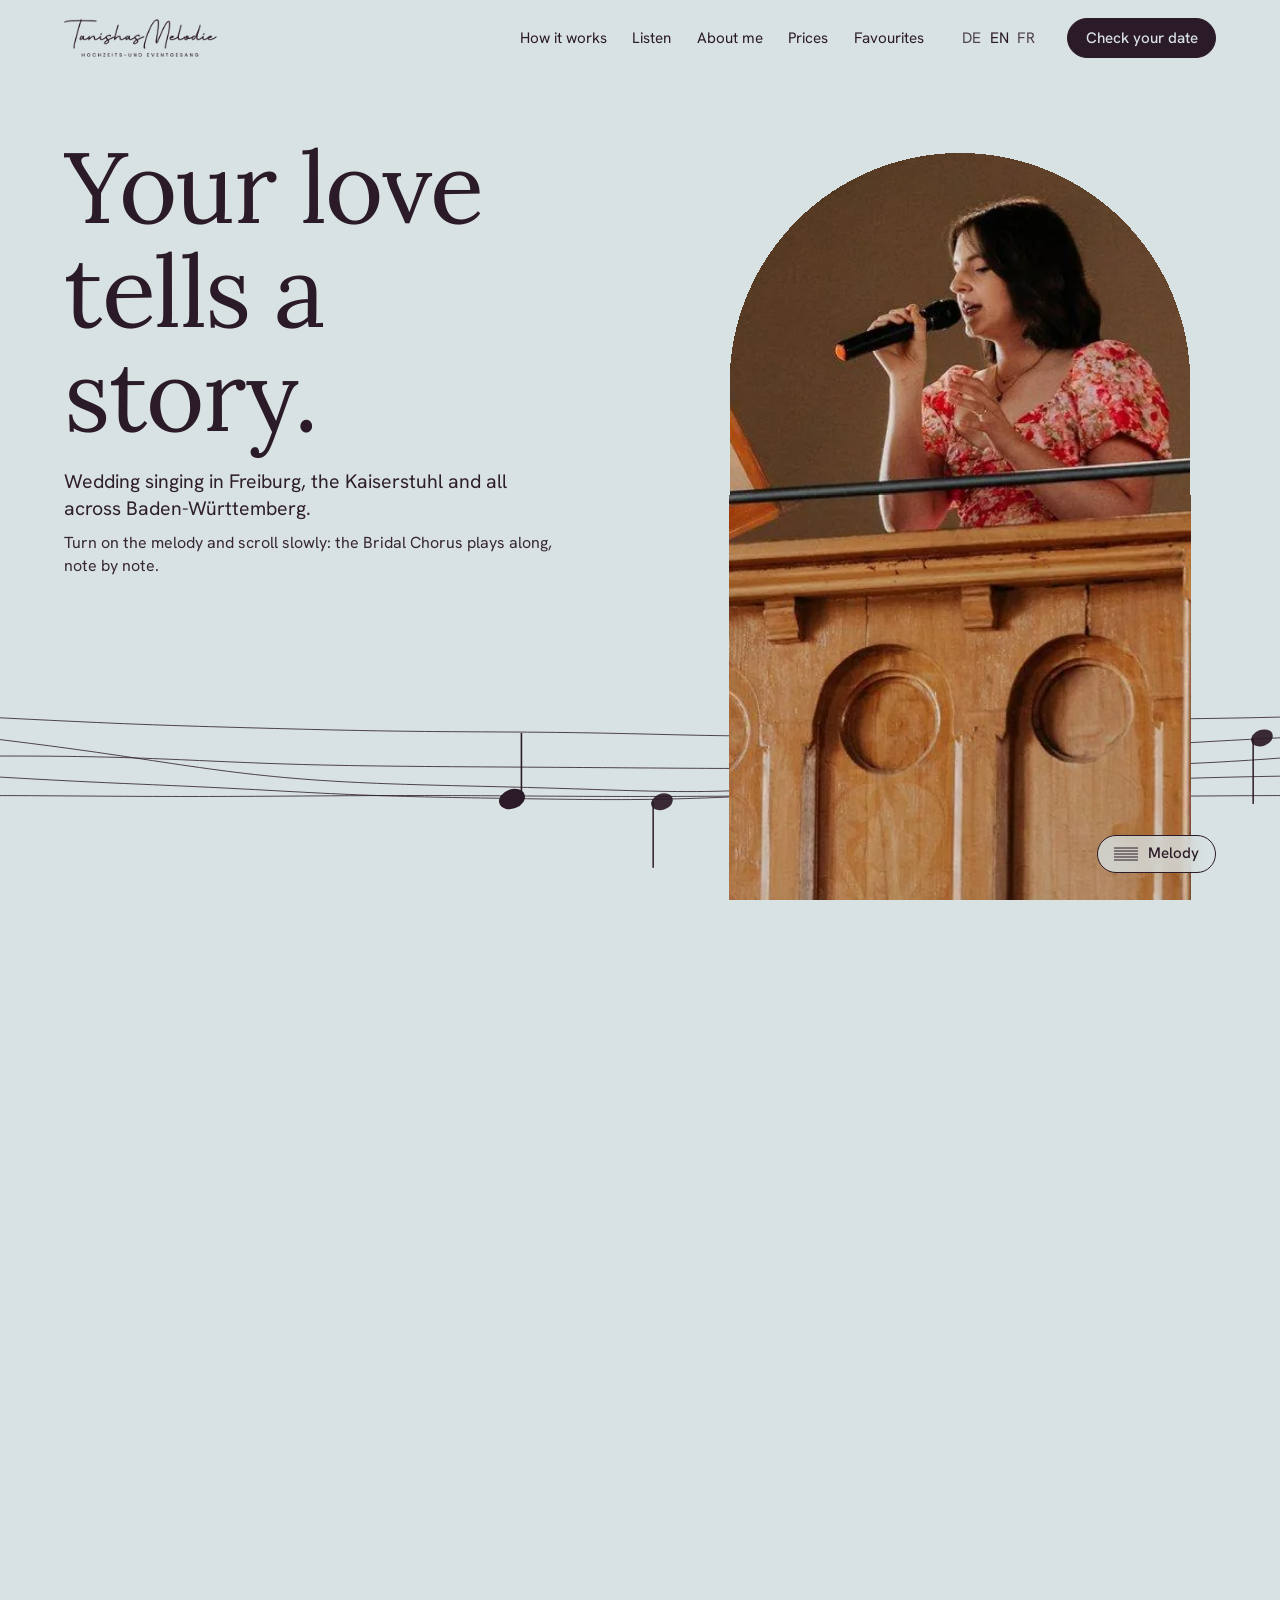
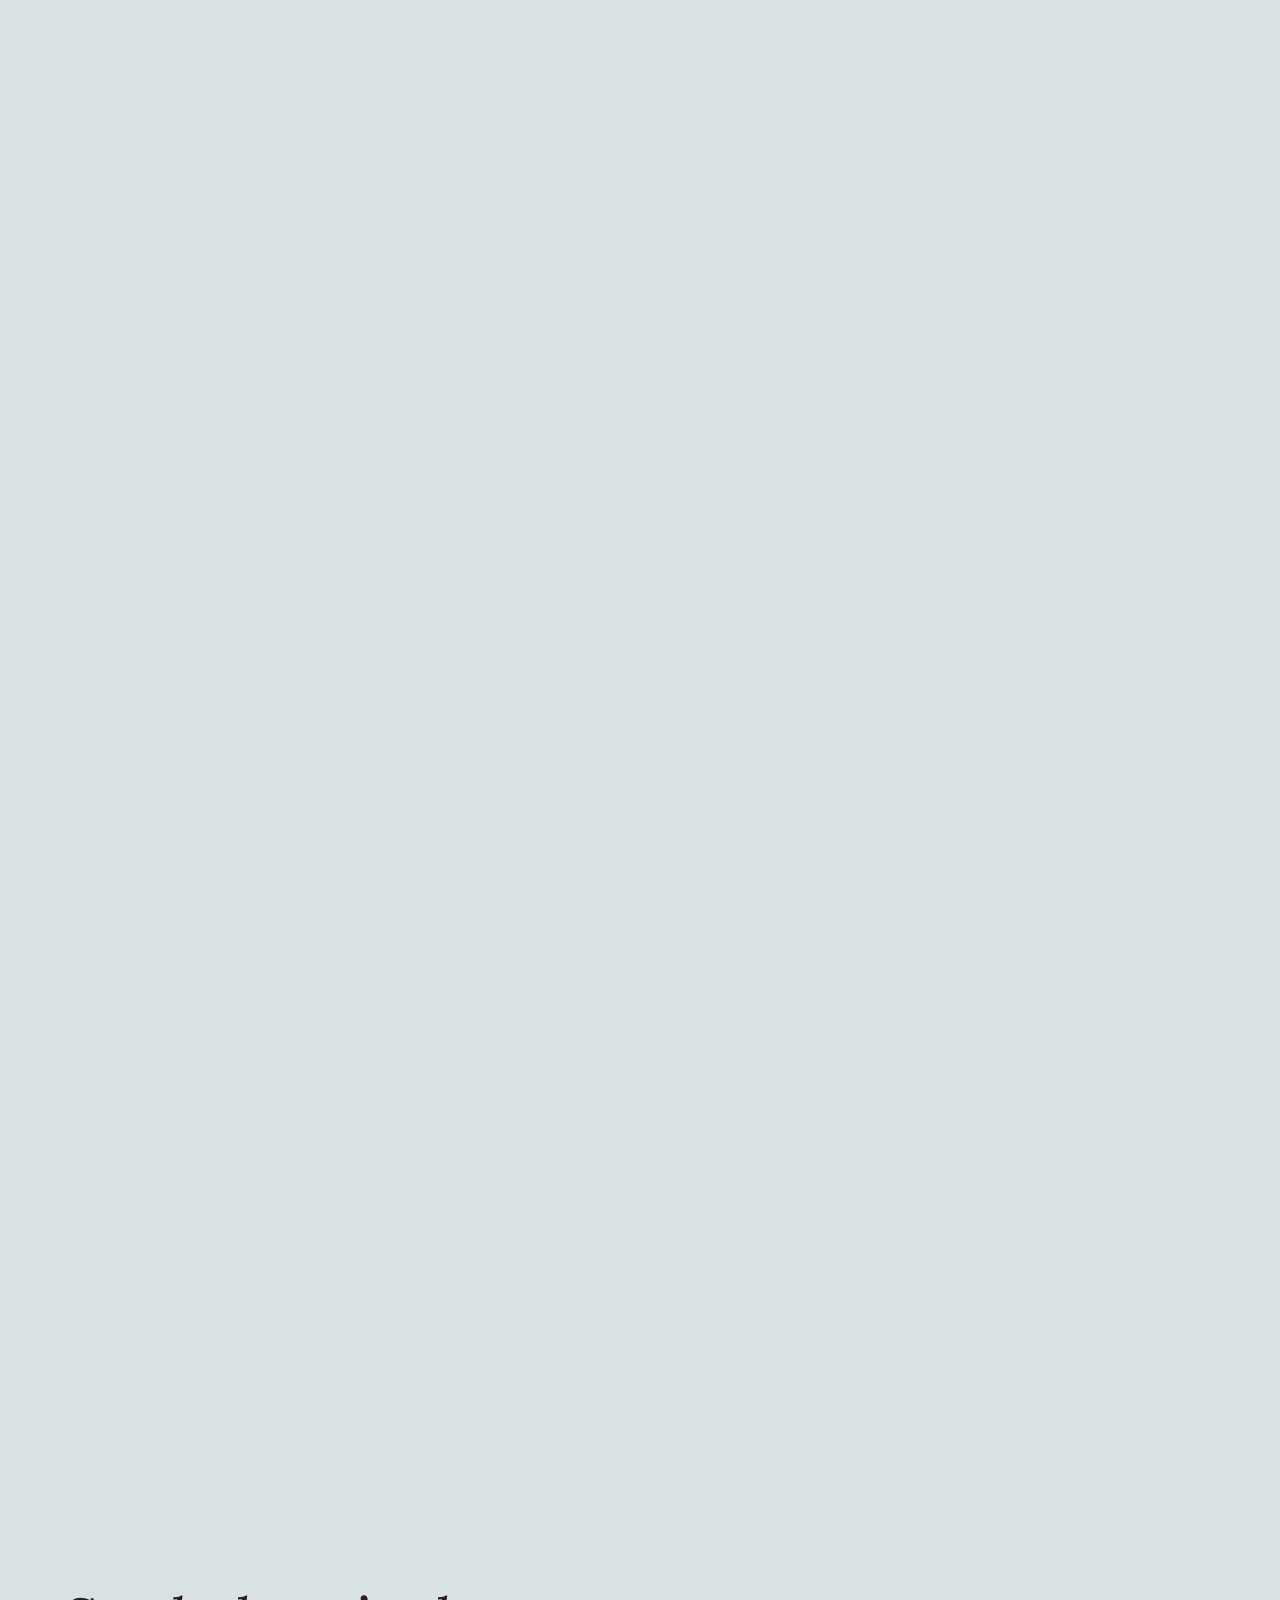
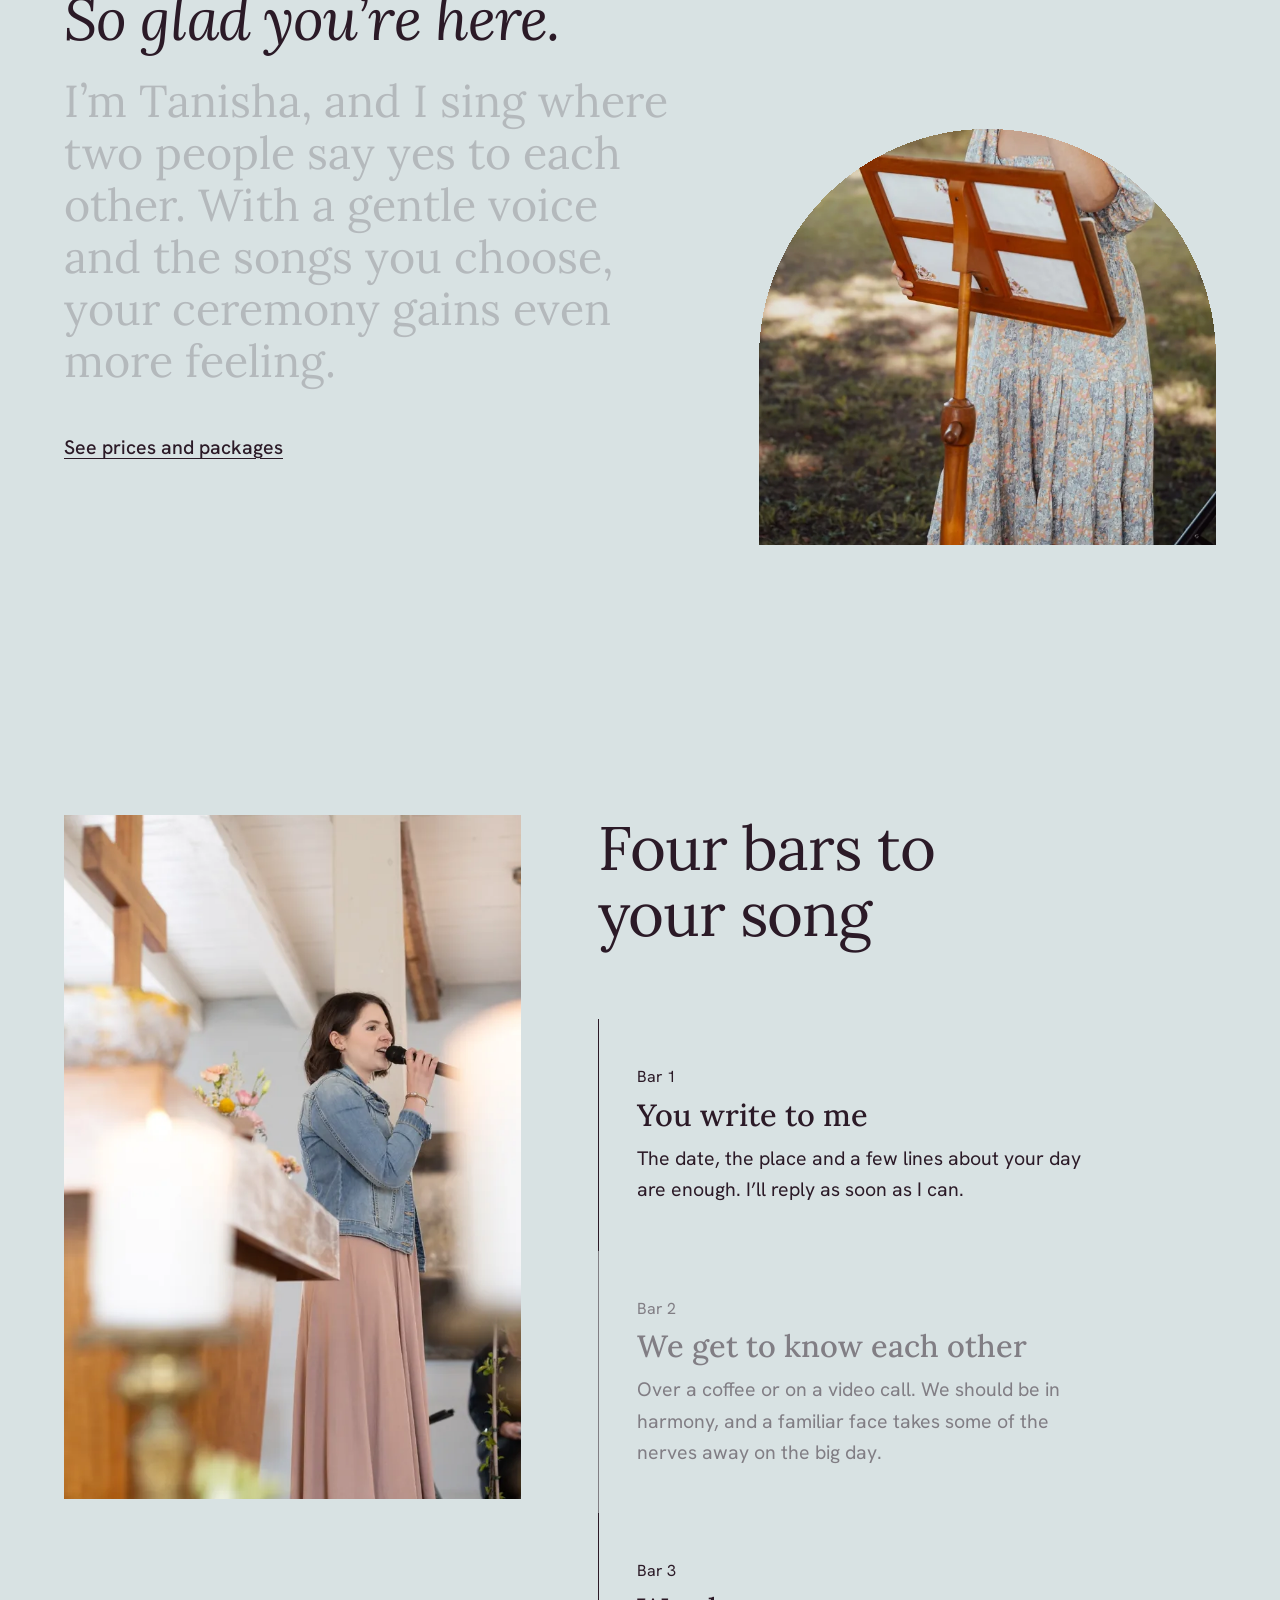
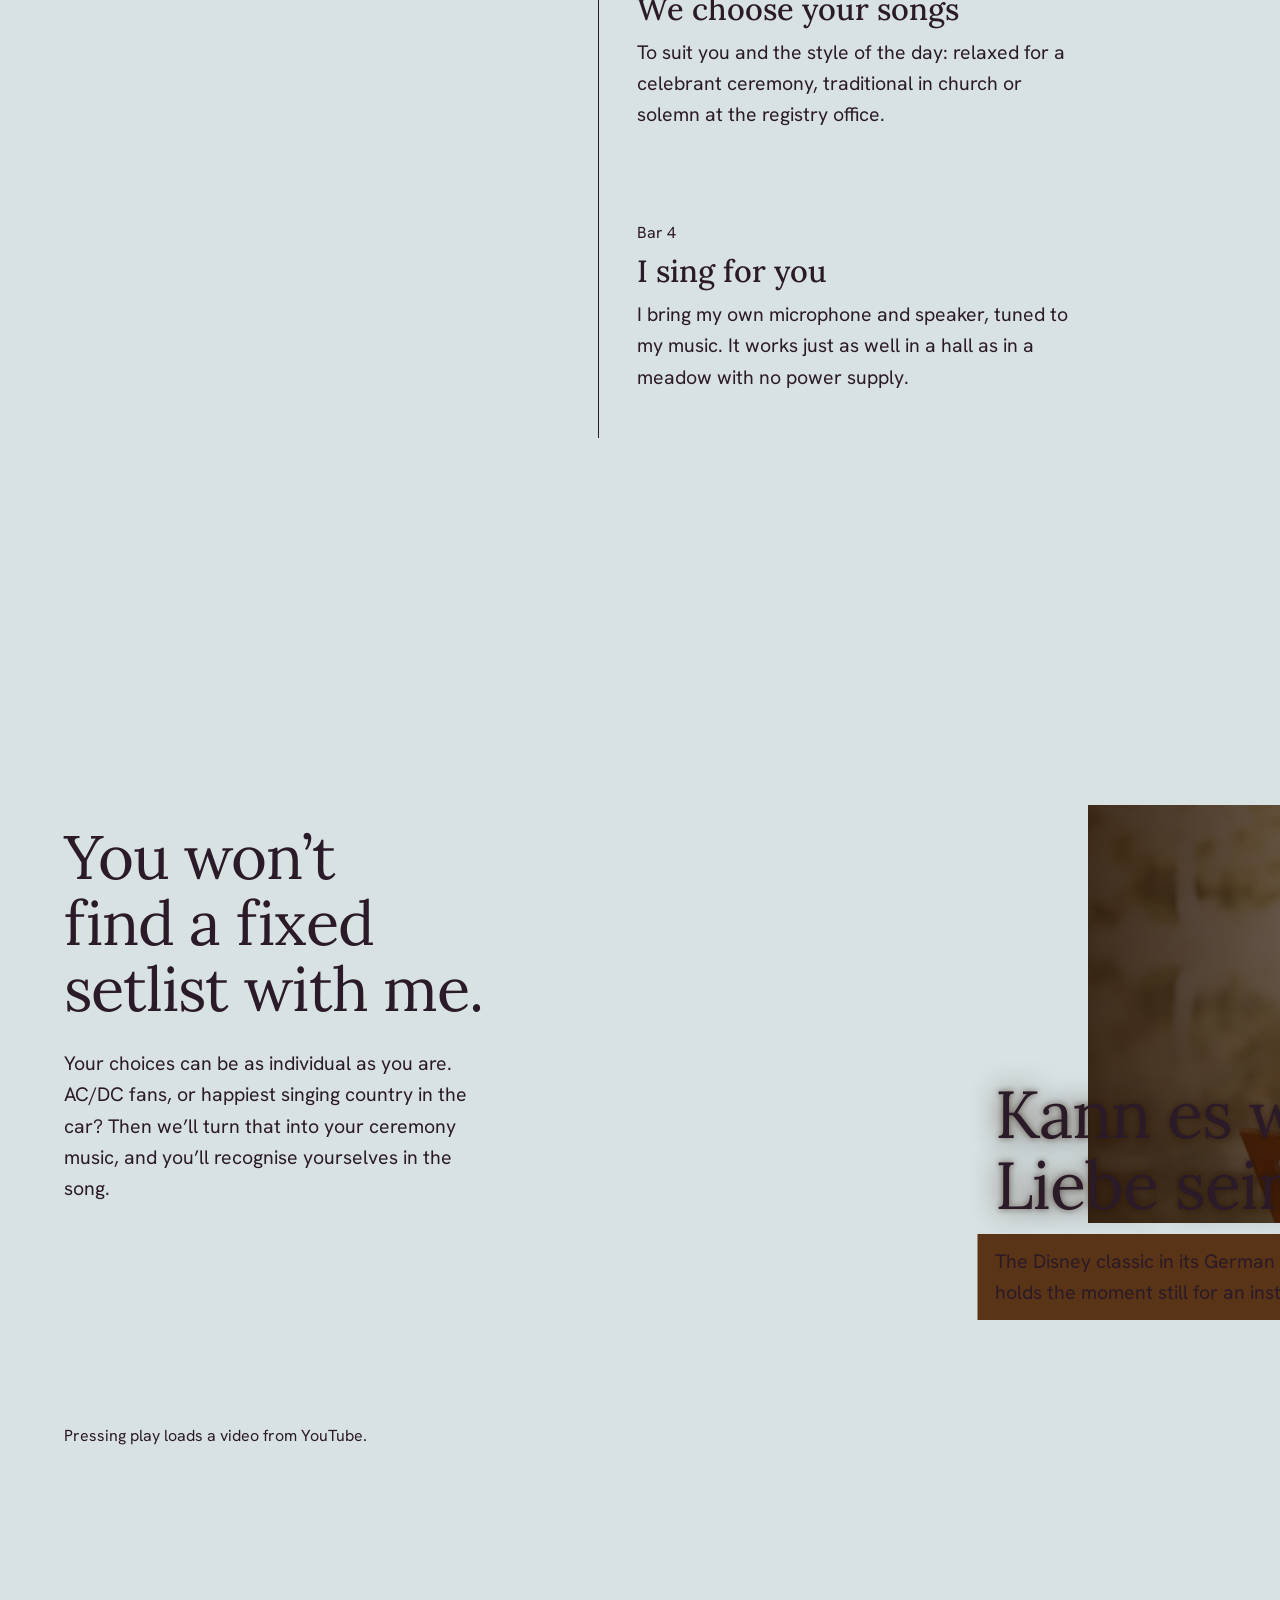
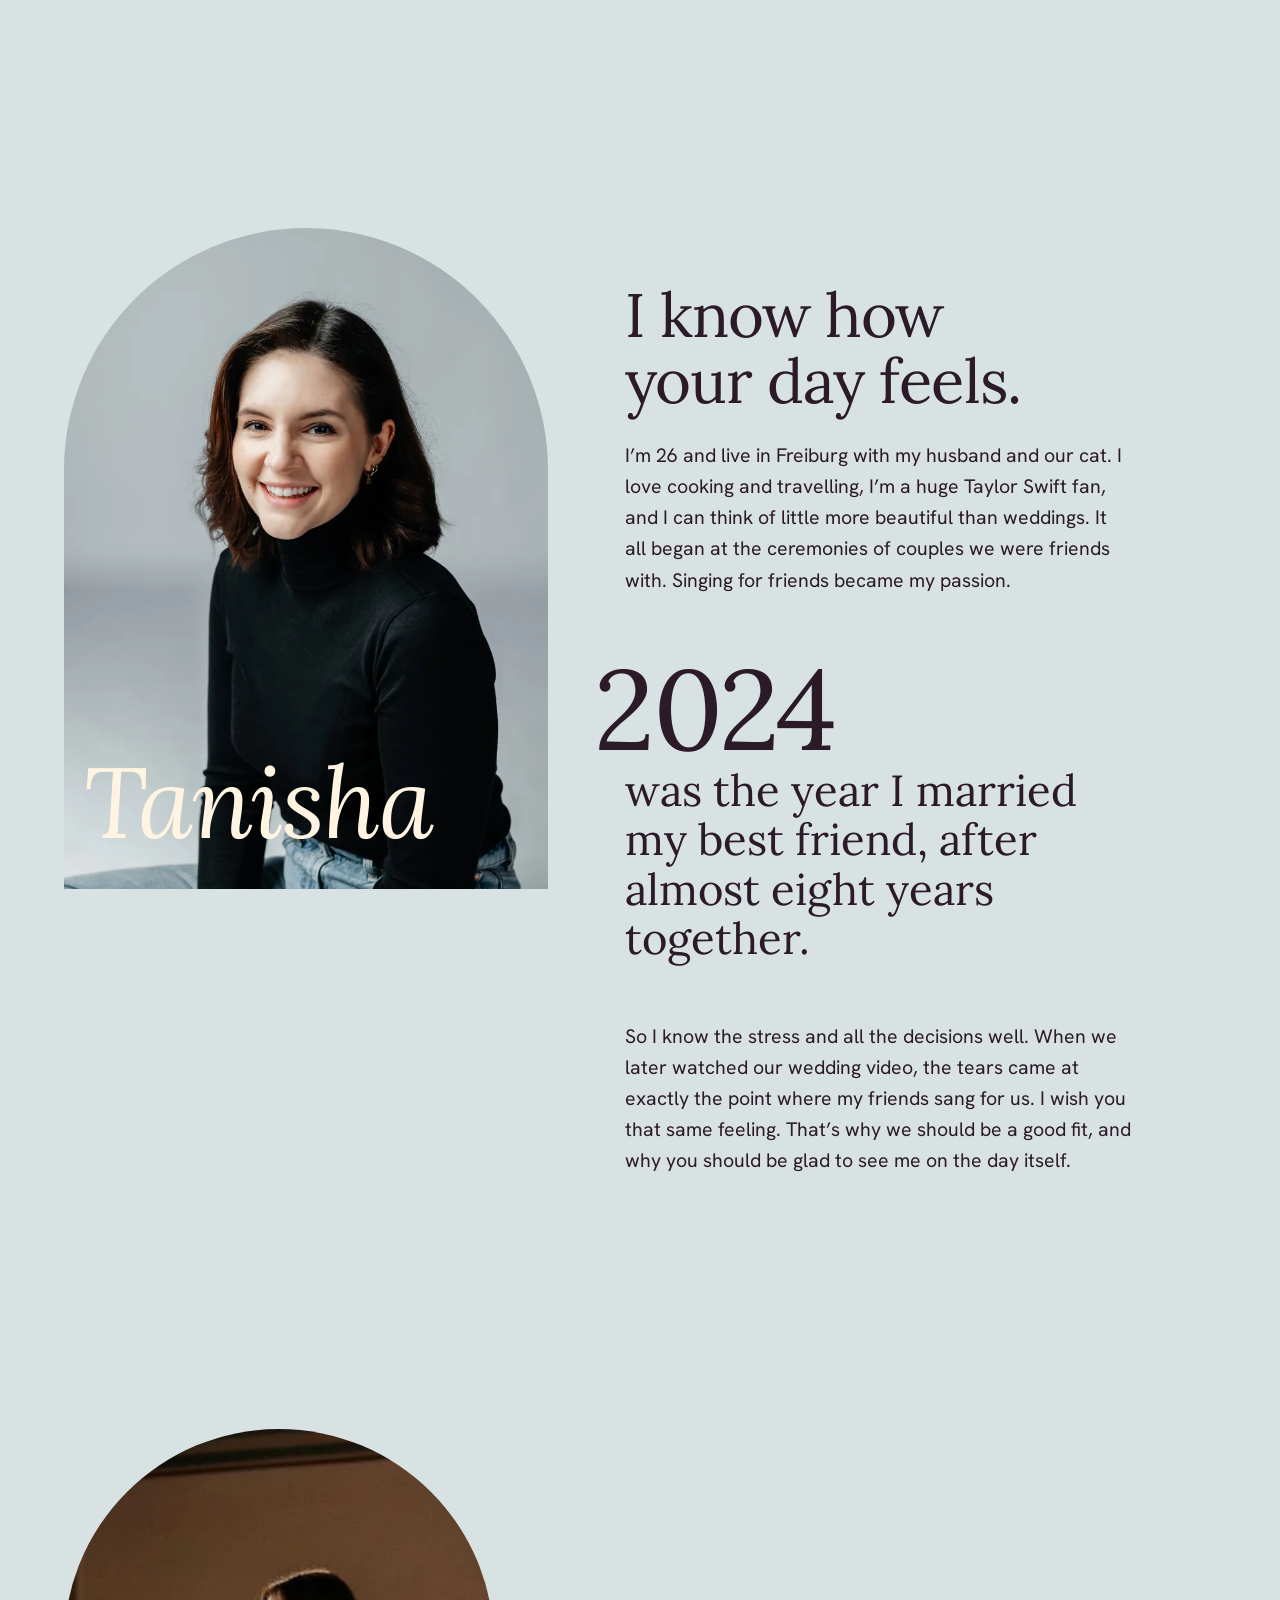
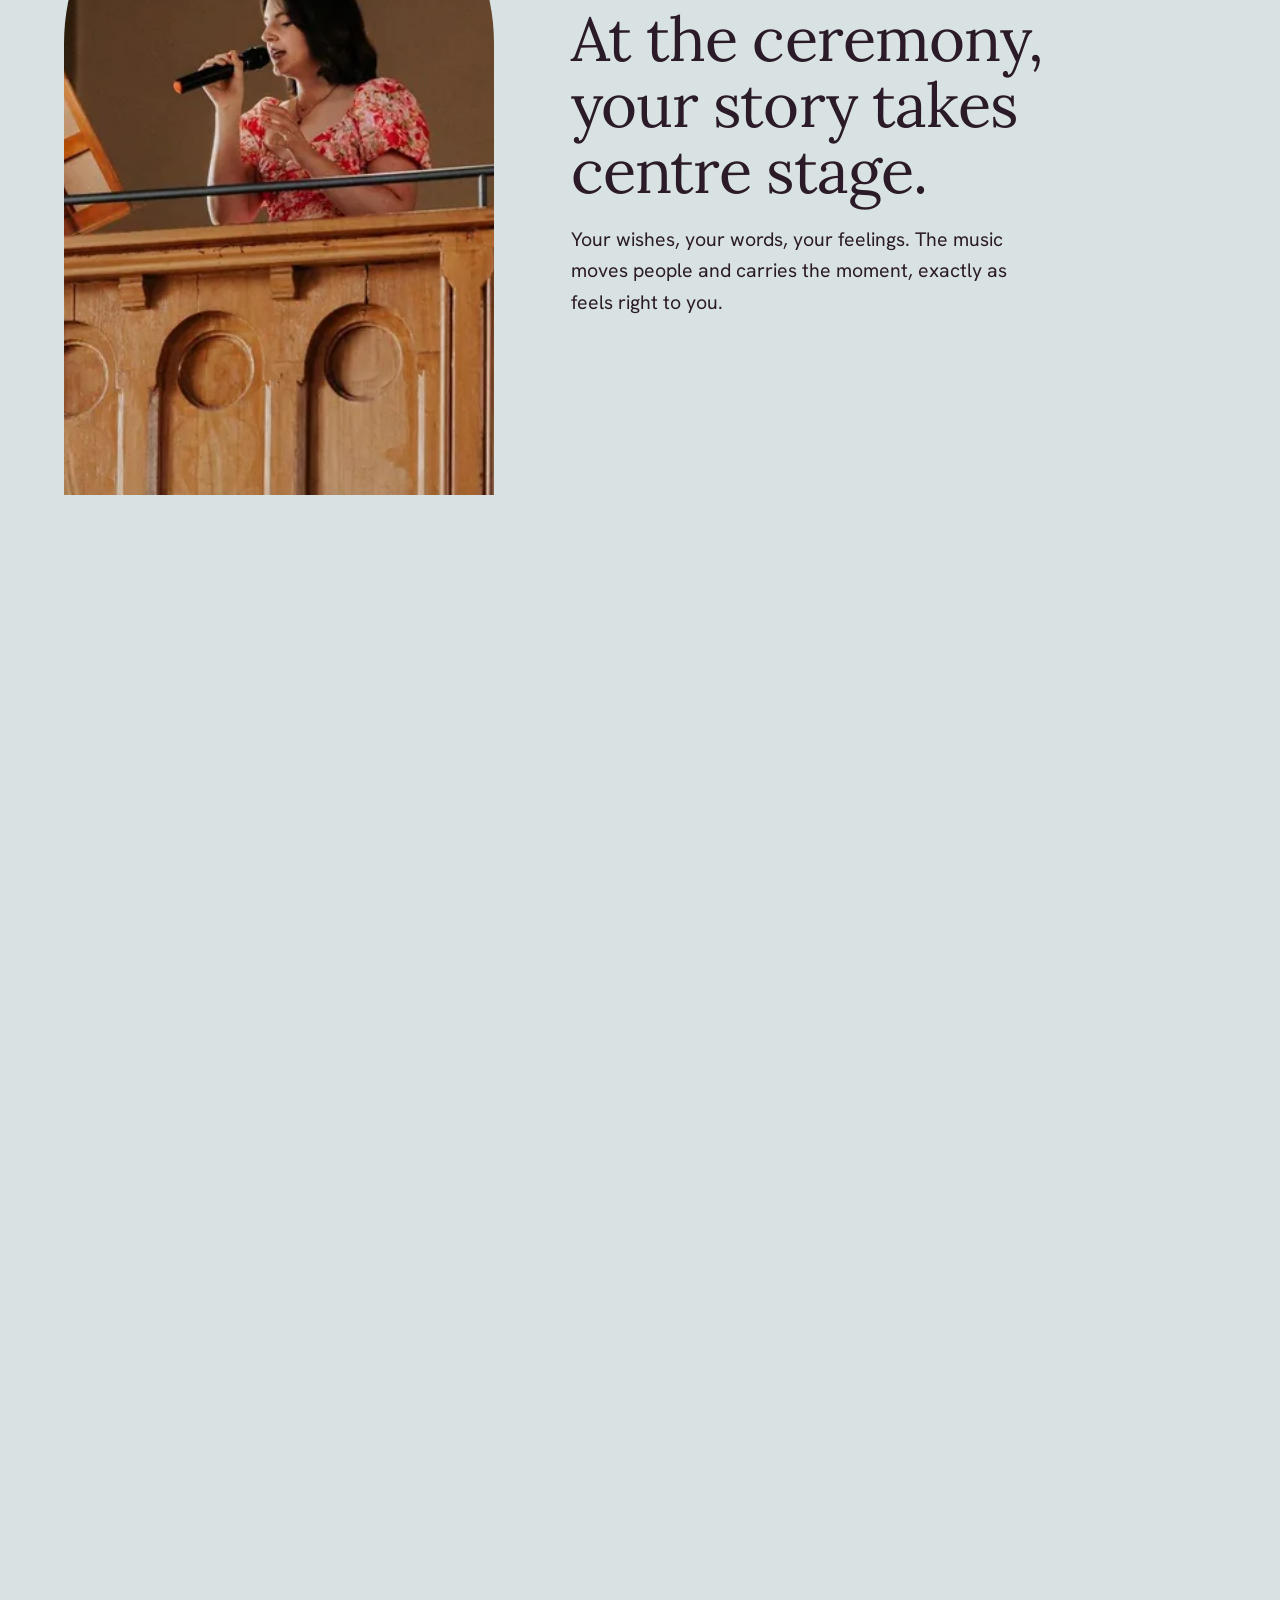
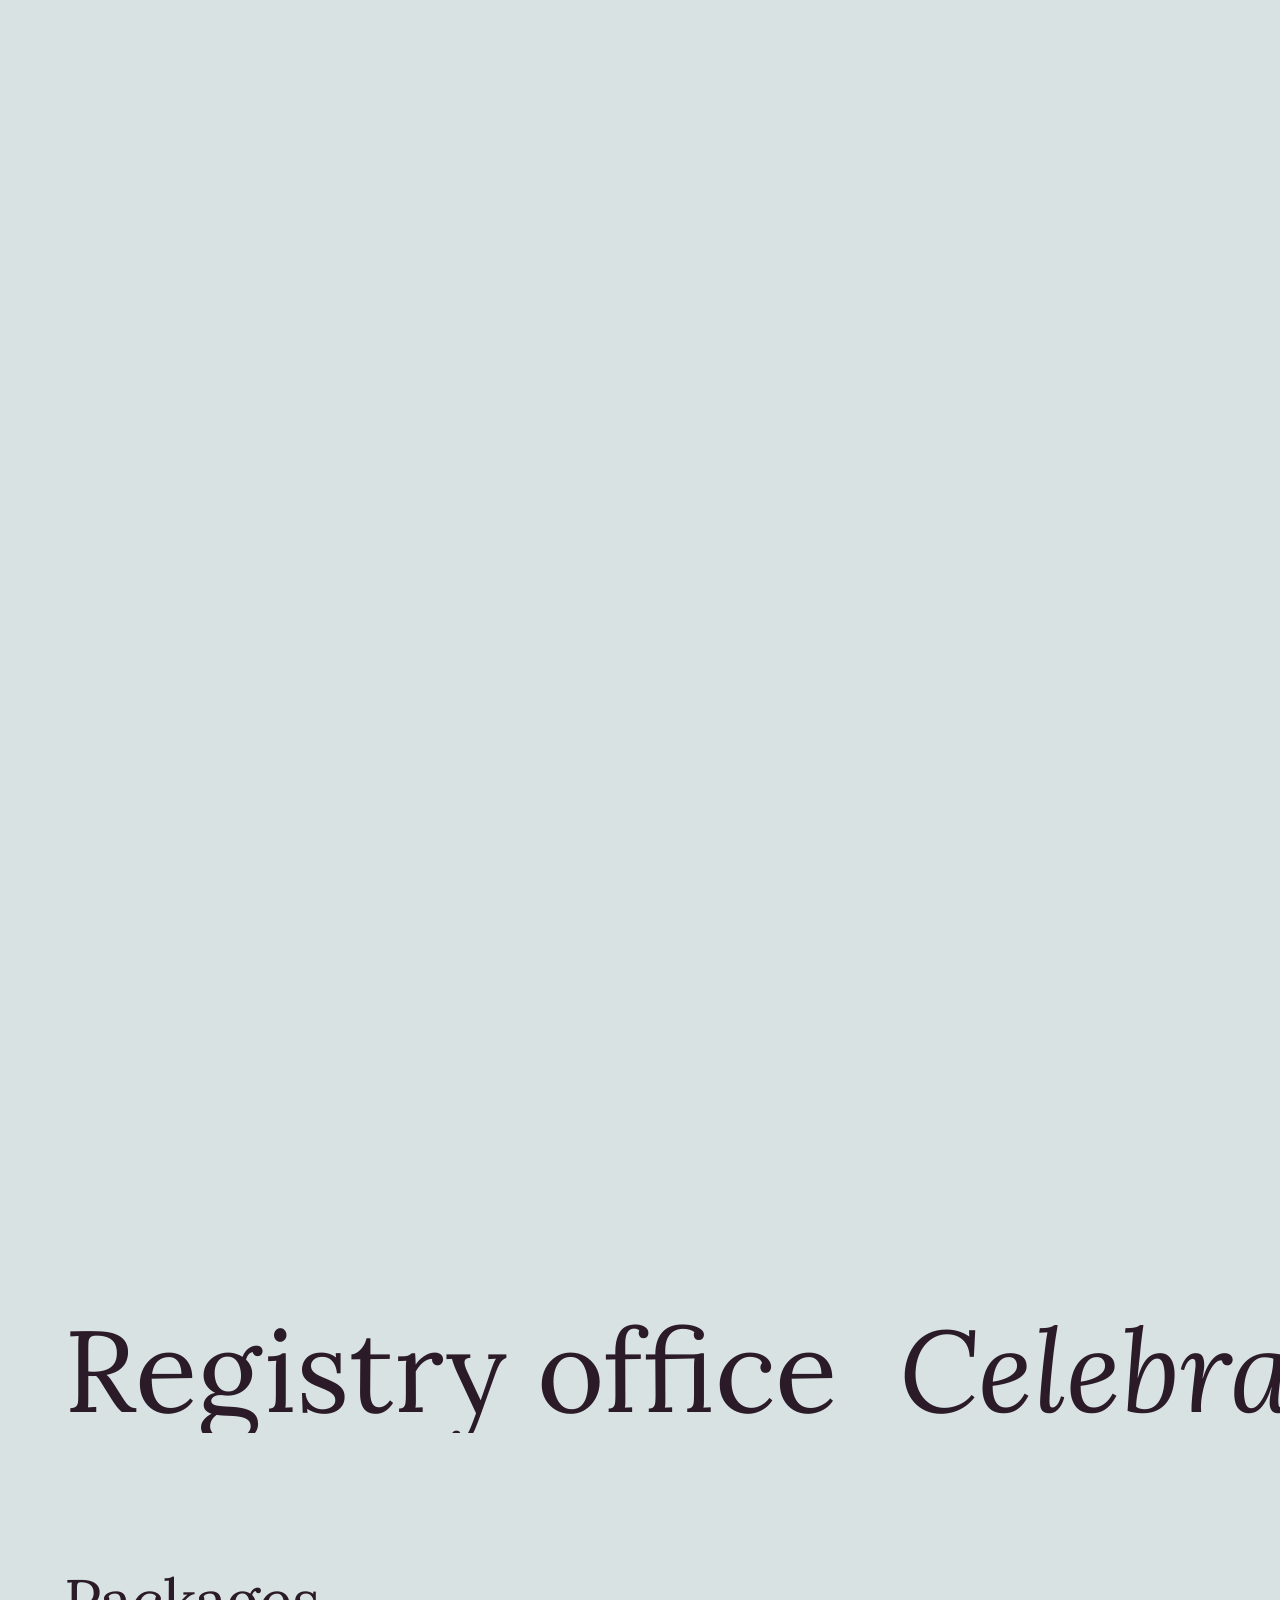
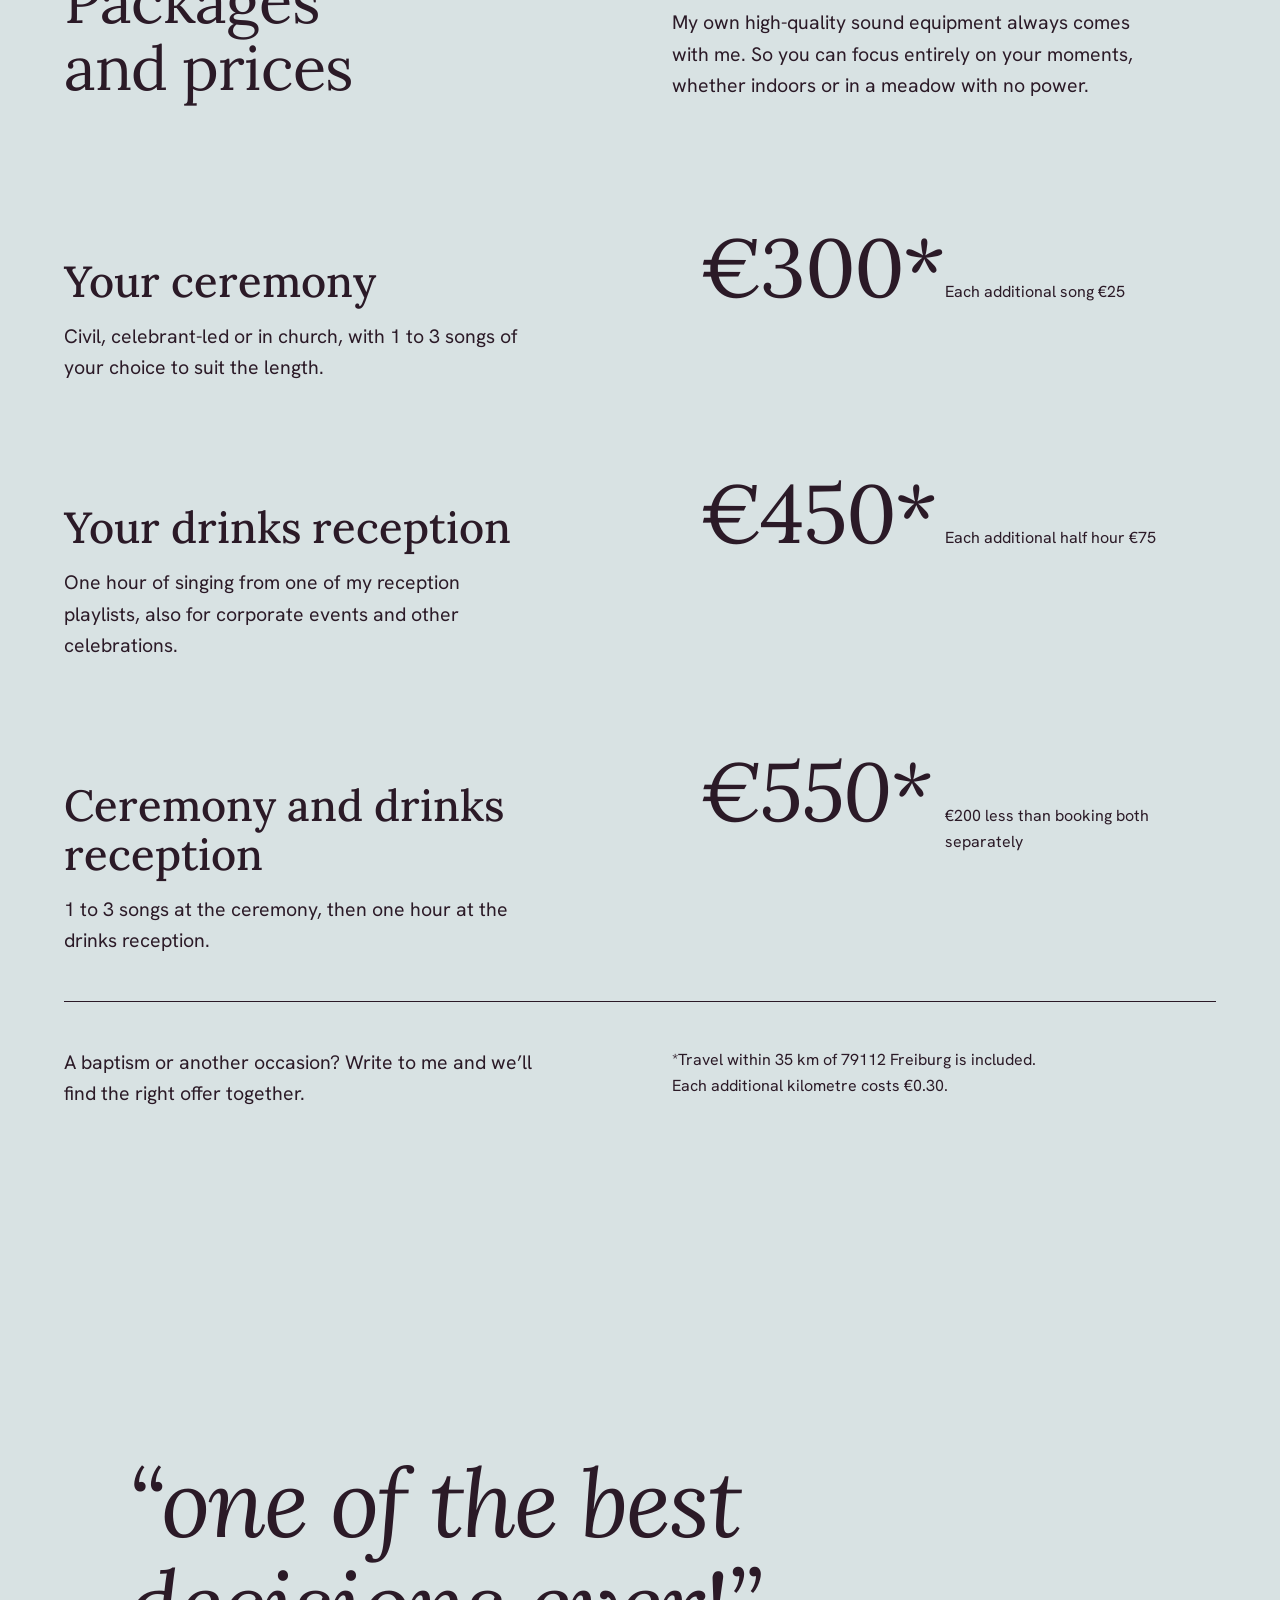
==== commit f3595bc0: "style: switch display type to Lora for better readability Replaces Bodoni Moda and Ms Madi, and rais" ====
--- a/en/index.html
+++ b/en/index.html
@@ -11,7 +11,7 @@
 <link rel="alternate" hreflang="de" href="https://oeztuerkhamza.github.io/tanishas-melodie/">
 <link rel="alternate" hreflang="en" href="https://oeztuerkhamza.github.io/tanishas-melodie/en/">
 <link rel="alternate" hreflang="fr" href="https://oeztuerkhamza.github.io/tanishas-melodie/fr/">
-<link rel="preload" href="../assets/fonts/bodoni-moda-latin-opsz-normal.woff2" as="font" type="font/woff2" crossorigin>
+<link rel="preload" href="../assets/fonts/lora-latin-wght-normal.woff2" as="font" type="font/woff2" crossorigin>
 <link rel="preload" href="../assets/fonts/hanken-grotesk-latin-wght-normal.woff2" as="font" type="font/woff2" crossorigin>
 <link rel="preload" href="../assets/img/empore-1500.webp" as="image">
 <link rel="stylesheet" href="../styles.css">
--- a/styles.css
+++ b/styles.css
@@ -1,7 +1,6 @@
-@font-face { font-family: "Bodoni Moda"; src: url(assets/fonts/bodoni-moda-latin-opsz-normal.woff2) format("woff2"); font-weight: 400 900; font-style: normal; font-display: swap; }
-@font-face { font-family: "Bodoni Moda"; src: url(assets/fonts/bodoni-moda-latin-opsz-italic.woff2) format("woff2"); font-weight: 400 900; font-style: italic; font-display: swap; }
+@font-face { font-family: "Lora"; src: url(assets/fonts/lora-latin-wght-normal.woff2) format("woff2"); font-weight: 400 700; font-style: normal; font-display: swap; }
+@font-face { font-family: "Lora"; src: url(assets/fonts/lora-latin-wght-italic.woff2) format("woff2"); font-weight: 400 700; font-style: italic; font-display: swap; }
 @font-face { font-family: "Hanken Grotesk"; src: url(assets/fonts/hanken-grotesk-latin-wght-normal.woff2) format("woff2"); font-weight: 100 900; font-display: swap; }
-@font-face { font-family: "Ms Madi"; src: url(assets/fonts/ms-madi-latin-400-normal.woff2) format("woff2"); font-display: swap; }
 
 :root {
   --bg: #D8E2E3;
@@ -11,9 +10,8 @@
   --aprikose: #F49A67;
   --rand: clamp(20px, 5vw, 88px);
   --abstand: clamp(90px, 15vh, 190px);
-  --serif: "Bodoni Moda", "Didot", Georgia, serif;
+  --serif: "Lora", Georgia, serif;
   --sans: "Hanken Grotesk", system-ui, sans-serif;
-  --hand: "Ms Madi", "Segoe Script", cursive;
 }
 
 *, *::before, *::after { box-sizing: border-box; }
@@ -33,10 +31,10 @@
 a { color: inherit; text-underline-offset: 0.2em; text-decoration-thickness: 1px; }
 :focus-visible { outline: 2px solid currentColor; outline-offset: 3px; border-radius: 2px; }
 
-h1, h2 { font-family: var(--serif); font-weight: 400; line-height: 1.02; letter-spacing: -0.015em; text-wrap: balance; }
-h2 { font-size: clamp(2.5rem, 5.6vw, 5.75rem); }
+h1, h2 { font-family: var(--serif); font-weight: 400; line-height: 1.08; letter-spacing: -0.015em; text-wrap: balance; }
+h2 { font-size: clamp(2.25rem, 4.8vw, 5rem); }
 h3 { font-family: var(--serif); font-weight: 500; font-size: clamp(1.5rem, 2.4vw, 2.25rem); line-height: 1.12; }
-.schrift { font-family: var(--hand); font-size: clamp(3.25rem, 7vw, 7rem); line-height: 1; }
+.schrift { font-family: var(--serif); font-style: italic; font-size: clamp(2.75rem, 5.6vw, 5.75rem); line-height: 1.08; letter-spacing: -0.015em; }
 
 .skip { position: fixed; left: 12px; top: -60px; z-index: 50; background: var(--pflaume); color: var(--kerze); padding: 10px 16px; }
 .skip:focus { top: 12px; }
@@ -81,13 +79,13 @@
 .bogen img { width: 100%; height: 100%; object-fit: cover; object-position: 50% 42%; }
 .bogen-schatten { position: absolute; inset: 0; background: linear-gradient(to top, rgba(31, 14, 8, .78), rgba(31, 14, 8, 0) 62%); }
 .auftakt-text { position: relative; padding: 110px var(--rand) 60px; }
-h1 { font-size: clamp(3.1rem, 9.4vw, 10.25rem); line-height: 0.98; }
-.zeile { display: block; overflow: hidden; padding-bottom: .08em; margin-bottom: -.08em; }
+h1 { font-size: clamp(2.9rem, 7.8vw, 8.5rem); line-height: 1.04; }
+.zeile { display: block; overflow: hidden; padding-bottom: .14em; margin-bottom: -.14em; }
 .zeile > span { display: block; }
 .h-a, .h-b { display: block; }
 .h-b { margin-top: .3em; }
 .unterzeile { margin-top: 1.1em; max-width: 44ch; line-height: 1.4; }
-.ton-tipp { margin-top: .5em; max-width: 58ch; font-size: .95rem; line-height: 1.4; opacity: .75; }
+.ton-tipp { margin-top: .5em; max-width: 58ch; font-size: 1rem; line-height: 1.45; }
 
 .motion .bogen { position: absolute; inset: 0; aspect-ratio: auto; clip-path: inset(17% 7% 0% 57% round 22vw 22vw 0px 0px); will-change: clip-path; }
 .motion .bogen img { will-change: transform; }
@@ -98,7 +96,7 @@
 /* Willkommen */
 #willkommen, #ablauf, #ueber, #preise, #stimmen, #empfehlungen, #anfrage { padding: var(--abstand) var(--rand); }
 .spalten { display: grid; grid-template-columns: 1.15fr .85fr; gap: clamp(30px, 6vw, 110px); align-items: center; }
-.willkommen-text .schrift { font-size: clamp(3rem, 5.4vw, 5.5rem); }
+.willkommen-text .schrift { font-size: clamp(2.5rem, 4.6vw, 4.75rem); }
 .vorlesen { font-family: var(--serif); font-size: clamp(1.9rem, 3.5vw, 3.5rem); line-height: 1.16; margin: .55em 0 1em; }
 .vorlesen .wort { transition: none; }
 .bogen-bild { overflow: hidden; border-radius: 50vw 50vw 0 0; }
@@ -112,9 +110,9 @@
 .takte { margin-top: clamp(40px, 8vh, 90px); }
 .takte li { position: relative; padding: clamp(26px, 5vh, 54px) 0 clamp(26px, 5vh, 54px) clamp(22px, 3vw, 44px); border-left: 1px solid currentColor; max-width: 44ch; }
 .takte li + li { margin-top: 0; }
-.takt-nr { display: block; font-size: .95rem; margin-bottom: .5em; }
+.takt-nr { display: block; font-size: 1rem; margin-bottom: .5em; }
 .takte h3 { margin-bottom: .35em; }
-.motion .takte li { opacity: .28; transition: opacity .5s; }
+.motion .takte li { opacity: .5; transition: opacity .5s; }
 .motion .takte li.an { opacity: 1; }
 
 /* Hörproben */
@@ -132,11 +130,11 @@
 .spielen:hover span, .spielen:focus-visible span { scale: 1.12; }
 .spielen svg { width: 34%; margin-left: 6%; }
 .lied-text { margin-top: 1em; }
-.lied-text h3 { font-size: clamp(2.4rem, 6.4vw, 6.75rem); font-weight: 400; line-height: 1; letter-spacing: -0.015em; }
+.lied-text h3 { font-size: clamp(2.2rem, 5.2vw, 5.5rem); font-weight: 400; line-height: 1.06; letter-spacing: -0.015em; }
 .lied-text p { margin-top: .7em; max-width: 36ch; }
 .motion .lied-text h3 { text-shadow: 0 0 28px rgba(45, 26, 11, .9), 0 0 6px rgba(45, 26, 11, .6); }
 .tafel-ende { display: flex; flex-direction: column; align-items: flex-start; gap: 24px; }
-.video-hinweis { padding-top: 40px; font-size: .95rem; opacity: .8; }
+.video-hinweis { padding-top: 40px; font-size: 1rem; }
 
 @media (min-width: 901px) {
   .motion .quer { height: 480vh; position: relative; }
@@ -156,7 +154,7 @@
 .ueber-raster { display: grid; grid-template-columns: .9fr 1.1fr; gap: clamp(30px, 6vw, 110px); position: relative; align-items: start; }
 .ueber-bild { position: sticky; top: 10vh; overflow: hidden; border-radius: 50vw 50vw 0 0; aspect-ratio: 3 / 4.1; }
 .ueber-bild img { width: 100%; height: 100%; object-fit: cover; object-position: 50% 20%; }
-.name-gross { position: absolute; left: 0; right: 0; bottom: 5%; text-align: center; font-size: clamp(5rem, 11vw, 11.5rem); color: var(--kerze); pointer-events: none; }
+.name-gross { position: absolute; left: 0; right: 0; bottom: 5%; text-align: center; font-size: clamp(3.5rem, 7.8vw, 8.5rem); color: var(--kerze); pointer-events: none; }
 .ueber-text { padding-top: 6vh; }
 .ueber-text p { max-width: 46ch; margin-top: 1.3em; }
 .ueber-text .jahr { font-family: var(--serif); font-size: clamp(1.9rem, 3.4vw, 3.4rem); line-height: 1.14; max-width: 19ch; margin: 1.3em 0; }
@@ -183,7 +181,7 @@
 .motion .s-b { visibility: hidden; }
 
 /* Preise */
-.laufband { font-family: var(--serif); font-size: clamp(3.5rem, 11vw, 12rem); line-height: 1.1; white-space: nowrap; overflow: hidden; margin: 0 calc(var(--rand) * -1) var(--abstand); }
+.laufband { font-family: var(--serif); font-size: clamp(3rem, 9vw, 10rem); line-height: 1.1; white-space: nowrap; overflow: hidden; margin: 0 calc(var(--rand) * -1) var(--abstand); }
 .laufband span { display: inline-block; padding-left: var(--rand); will-change: transform; }
 .laufband i { padding: 0 .28em; }
 .preise-kopf { display: grid; grid-template-columns: 1fr 1fr; gap: clamp(24px, 5vw, 90px); align-items: end; }
@@ -193,7 +191,7 @@
 .preisliste li::before { content: ""; position: absolute; left: 0; right: 0; top: 0; height: 1px; background: currentColor; transform-origin: left; transform: scaleX(var(--strich, 1)); }
 .preisliste h3 { font-size: clamp(1.75rem, 3.4vw, 3.25rem); margin-bottom: .35em; }
 .preisliste div p { max-width: 42ch; }
-.preis { font-family: var(--serif); font-size: clamp(3.2rem, 7.5vw, 7.75rem); line-height: 1; letter-spacing: -0.02em; font-variant-numeric: lining-nums; white-space: nowrap; }
+.preis { font-family: var(--serif); font-size: clamp(3rem, 6.4vw, 6.5rem); line-height: 1; letter-spacing: -0.02em; font-variant-numeric: lining-nums; white-space: nowrap; }
 .zusatz { font-size: 1rem; }
 .beides .preis { font-style: italic; }
 .preise-fuss { display: grid; grid-template-columns: 1fr 1fr; gap: clamp(24px, 5vw, 90px); padding-top: clamp(30px, 5vh, 56px); border-top: 1px solid currentColor; }
@@ -202,7 +200,7 @@
 
 /* Stimmen */
 .zitat { padding: 8vh 0 var(--abstand); }
-.zitat p { font-family: var(--serif); font-style: italic; font-size: clamp(3rem, 9.4vw, 10rem); line-height: 1; letter-spacing: -0.02em; max-width: 13ch; }
+.zitat p { font-family: var(--serif); font-style: italic; font-size: clamp(2.75rem, 7.4vw, 8rem); line-height: 1.08; letter-spacing: -0.02em; max-width: 14ch; }
 .zitat footer { margin-top: 1.4em; }
 .stimmen-titel { font-size: clamp(2rem, 3.6vw, 3.5rem); margin-bottom: clamp(40px, 8vh, 90px); }
 .laternen { display: grid; grid-template-columns: repeat(12, 1fr); row-gap: clamp(50px, 10vh, 120px); }
@@ -244,7 +242,7 @@
 form .knopf { justify-self: start; }
 .status { min-height: 1.6em; }
 
-.fuss { display: flex; flex-wrap: wrap; justify-content: space-between; gap: 8px 30px; padding: 28px var(--rand) 90px; font-size: .95rem; color: var(--ink); border-top: 1px solid color-mix(in srgb, currentColor 30%, transparent); }
+.fuss { display: flex; flex-wrap: wrap; justify-content: space-between; gap: 8px 30px; padding: 28px var(--rand) 90px; font-size: 1rem; color: var(--ink); border-top: 1px solid color-mix(in srgb, currentColor 30%, transparent); }
 
 @media (max-width: 900px) {
   .kopf { flex-wrap: wrap; column-gap: 12px; }
@@ -268,7 +266,7 @@
   .garten { max-width: 84%; margin-left: auto; }
   .ablauf-bild { position: relative; top: 0; height: 60vh; }
   .ueber-bild { position: relative; top: 0; }
-  .name-gross { font-size: 25vw; }
+  .name-gross { font-size: 18vw; }
   .ueber-text { padding-top: 0; }
 
   .motion .melodie-buehne { grid-template-columns: 1fr; gap: 20px; grid-template-rows: 38svh 1fr; padding-top: 80px; padding-bottom: 70px; }
@@ -293,7 +291,7 @@
 
 /* Sprachwahl */
 .sprachen { display: inline-flex; gap: .55em; font-size: .95rem; align-items: center; }
-.sprachen a { text-decoration: none; padding: 6px 2px; opacity: .62; }
+.sprachen a { text-decoration: none; padding: 6px 2px; opacity: .8; }
 .sprachen a:hover, .sprachen a:focus-visible { opacity: 1; }
 .sprachen a[aria-current] { opacity: 1; text-decoration: underline; }
 #navigation .sprachen { margin-left: clamp(4px, 1vw, 14px); }
@@ -317,9 +315,10 @@
   .knopf-klein { font-size: .875rem; padding: .65em .95em; }
 }
 @media (min-width: 901px) {
-  html[lang="fr"] h1 { font-size: clamp(3.1rem, 8.5vw, 9.25rem); }
+  html[lang="fr"] h1 { font-size: clamp(2.9rem, 7.2vw, 7.75rem); }
 }
 @media (min-width: 901px) and (max-width: 980px) {
+  .logo { width: 96px; }
   #navigation { gap: 9px; font-size: .8125rem; }
   .sprachen { font-size: .8125rem; gap: .4em; }
   .knopf-klein { font-size: .8125rem; }
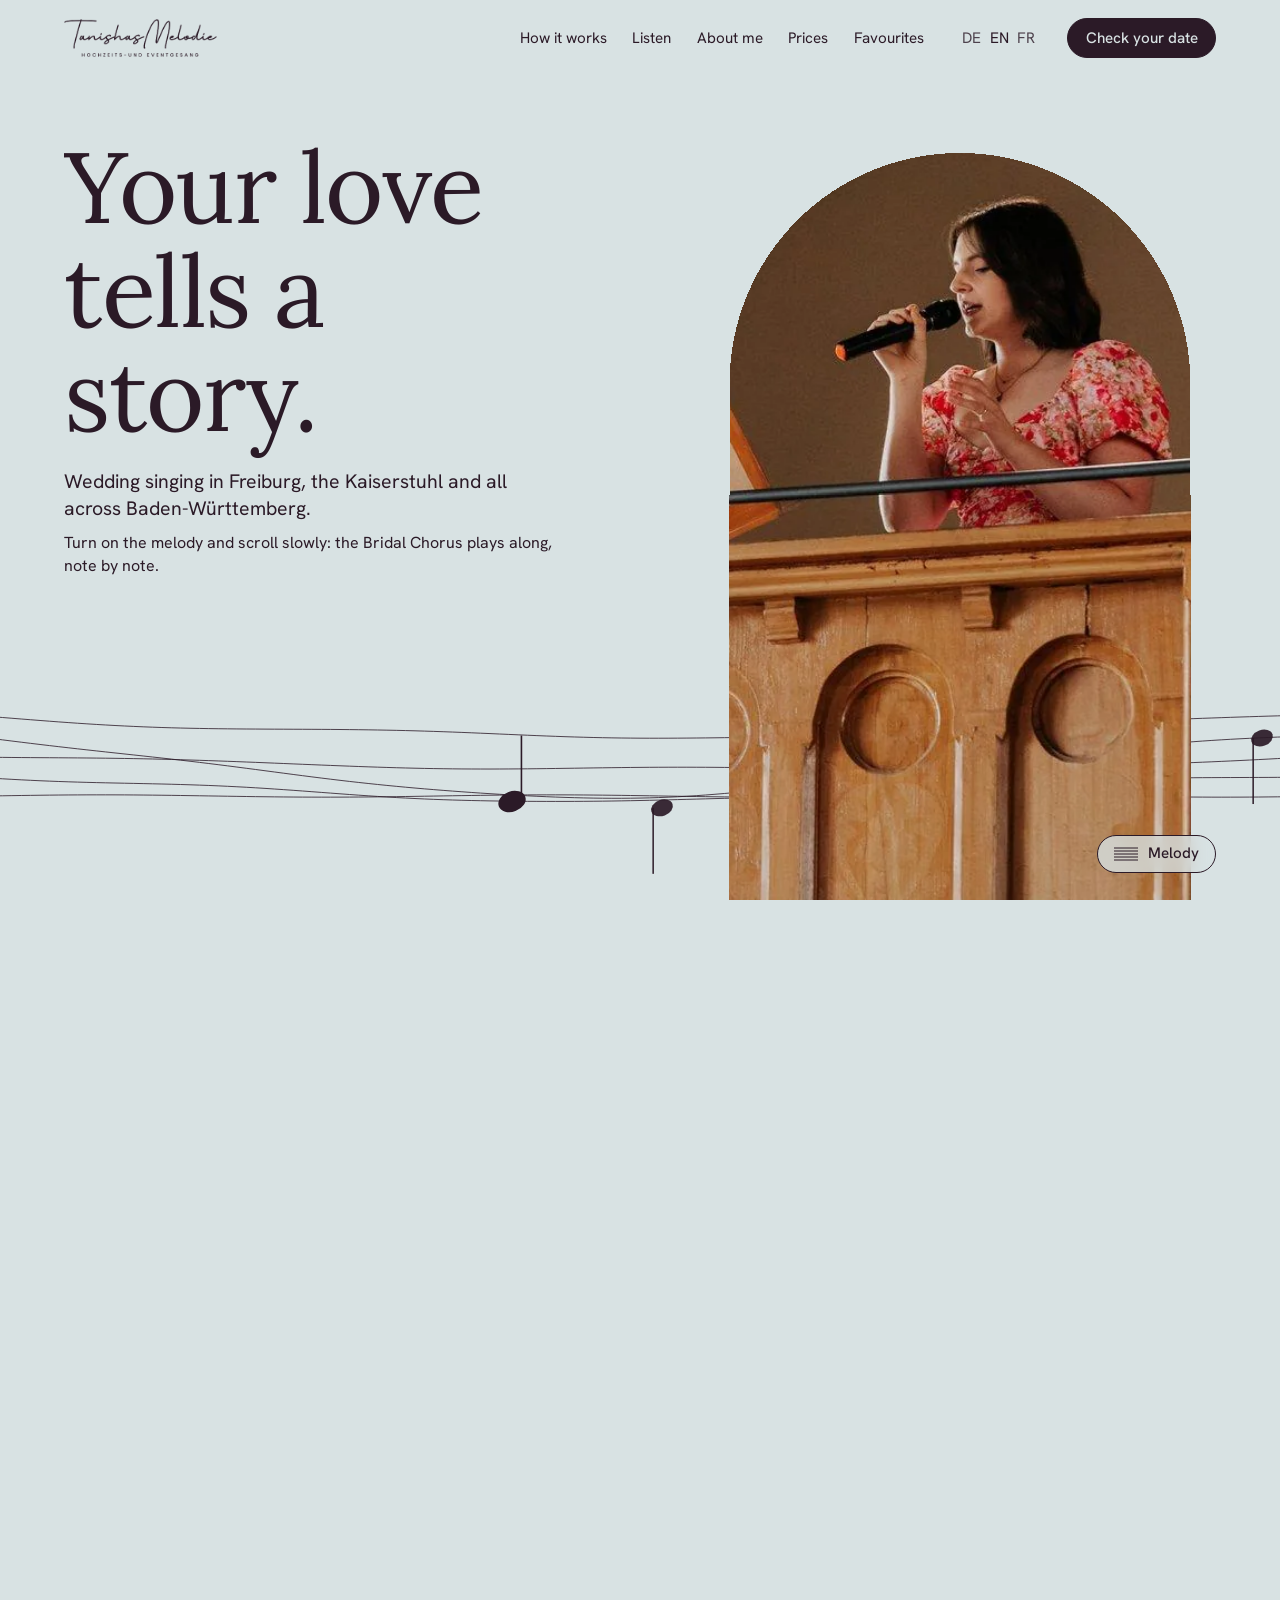
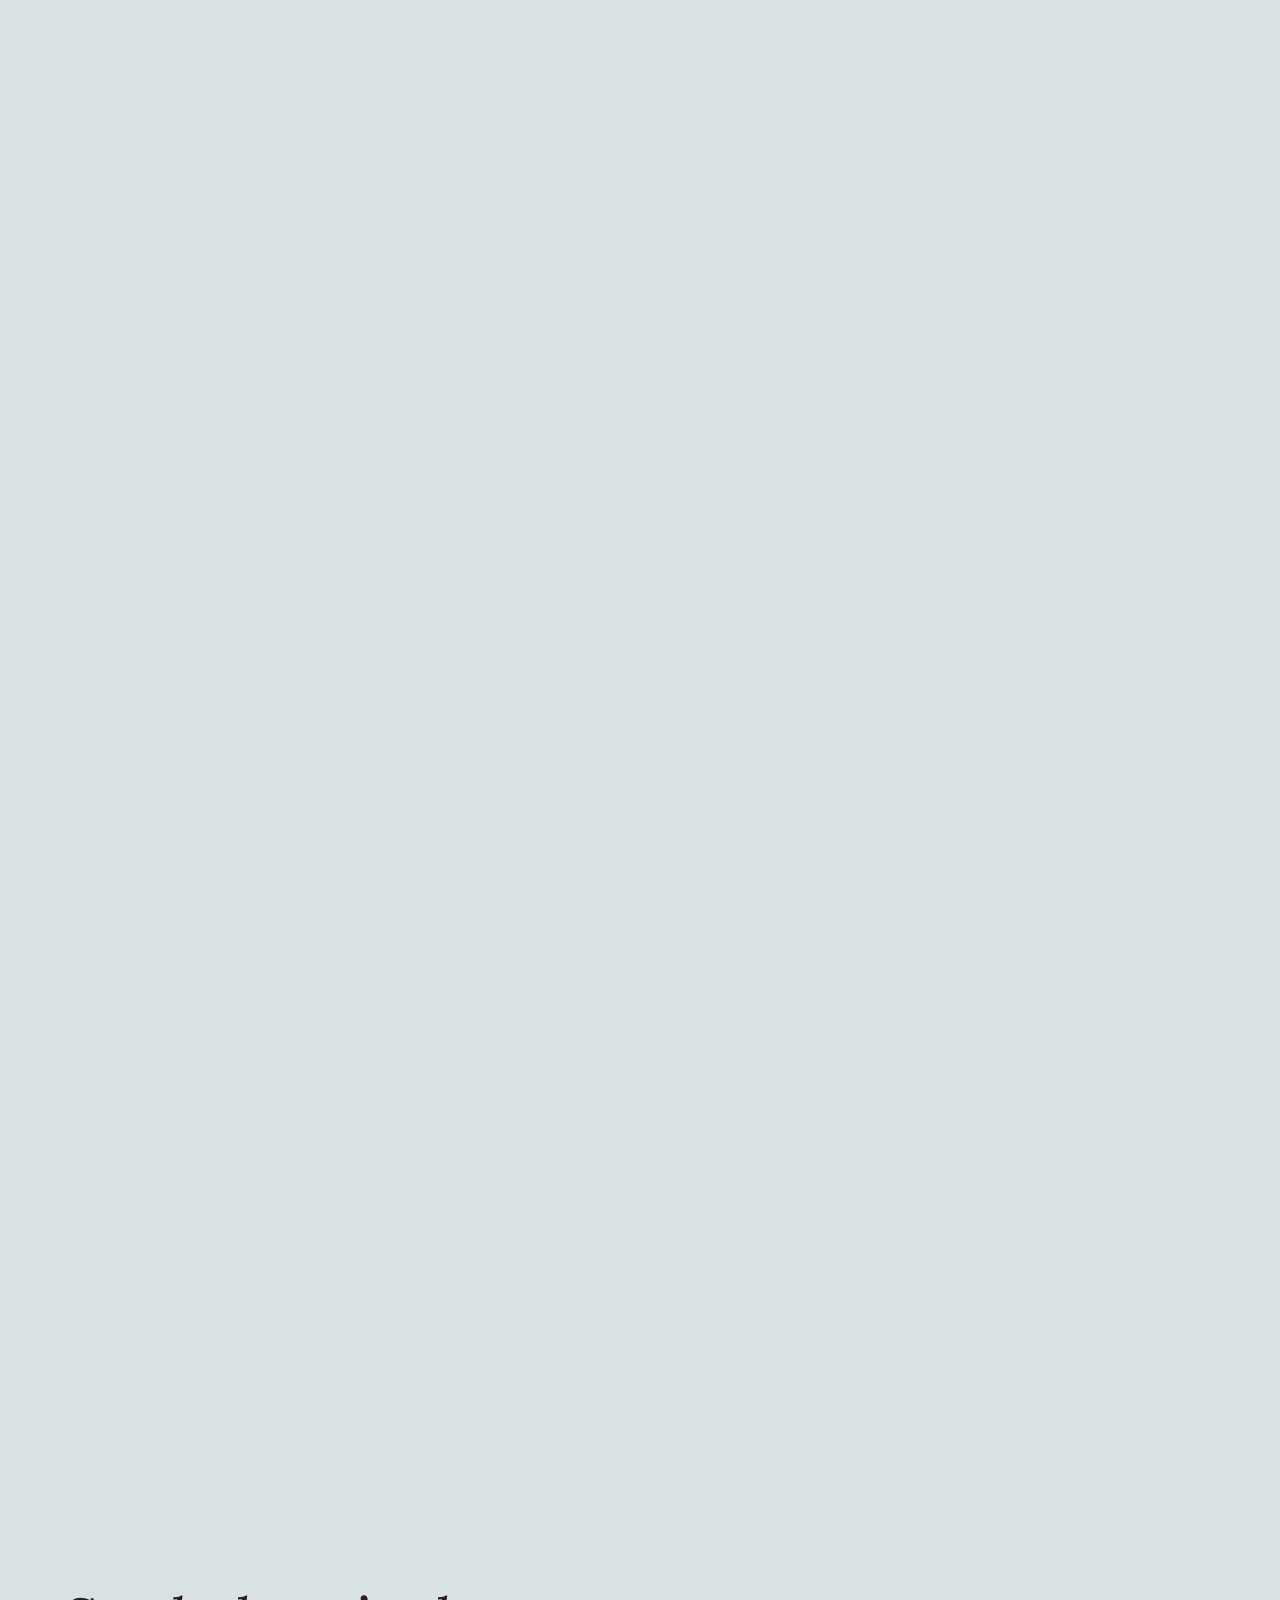
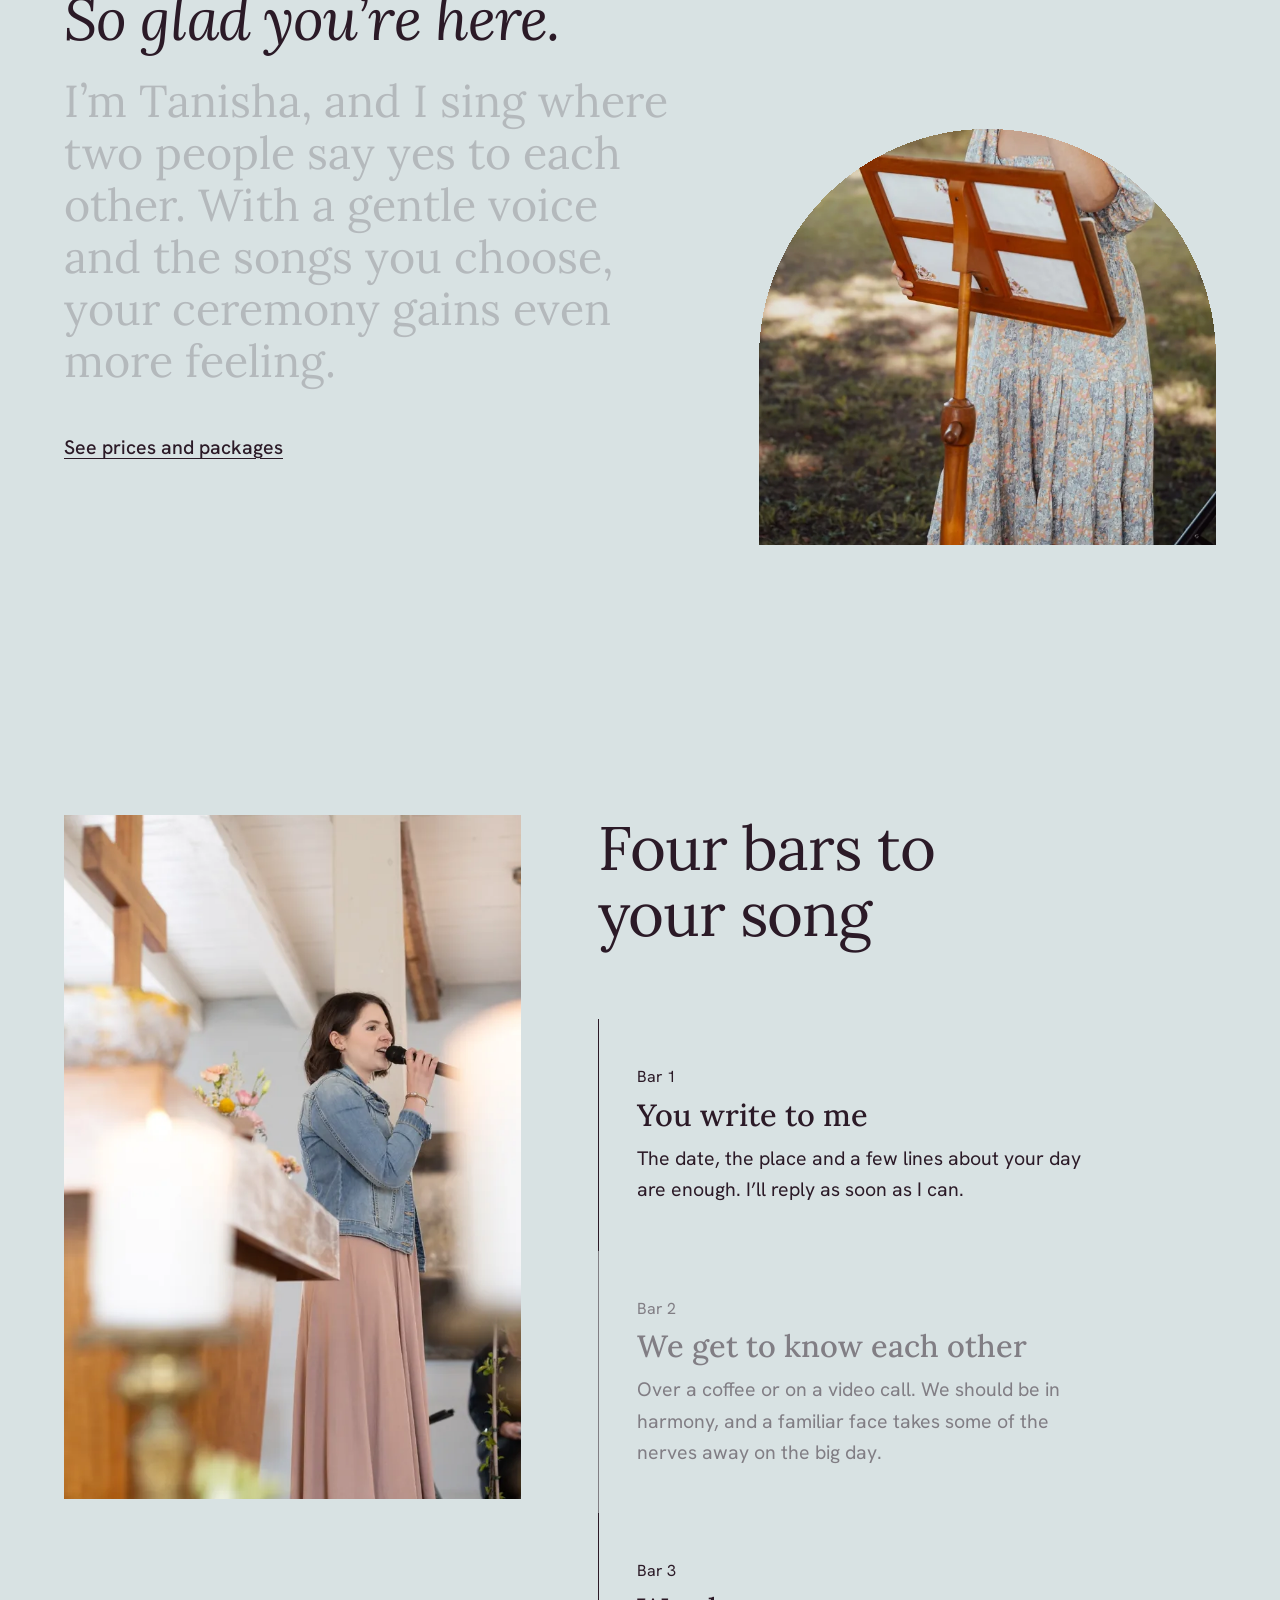
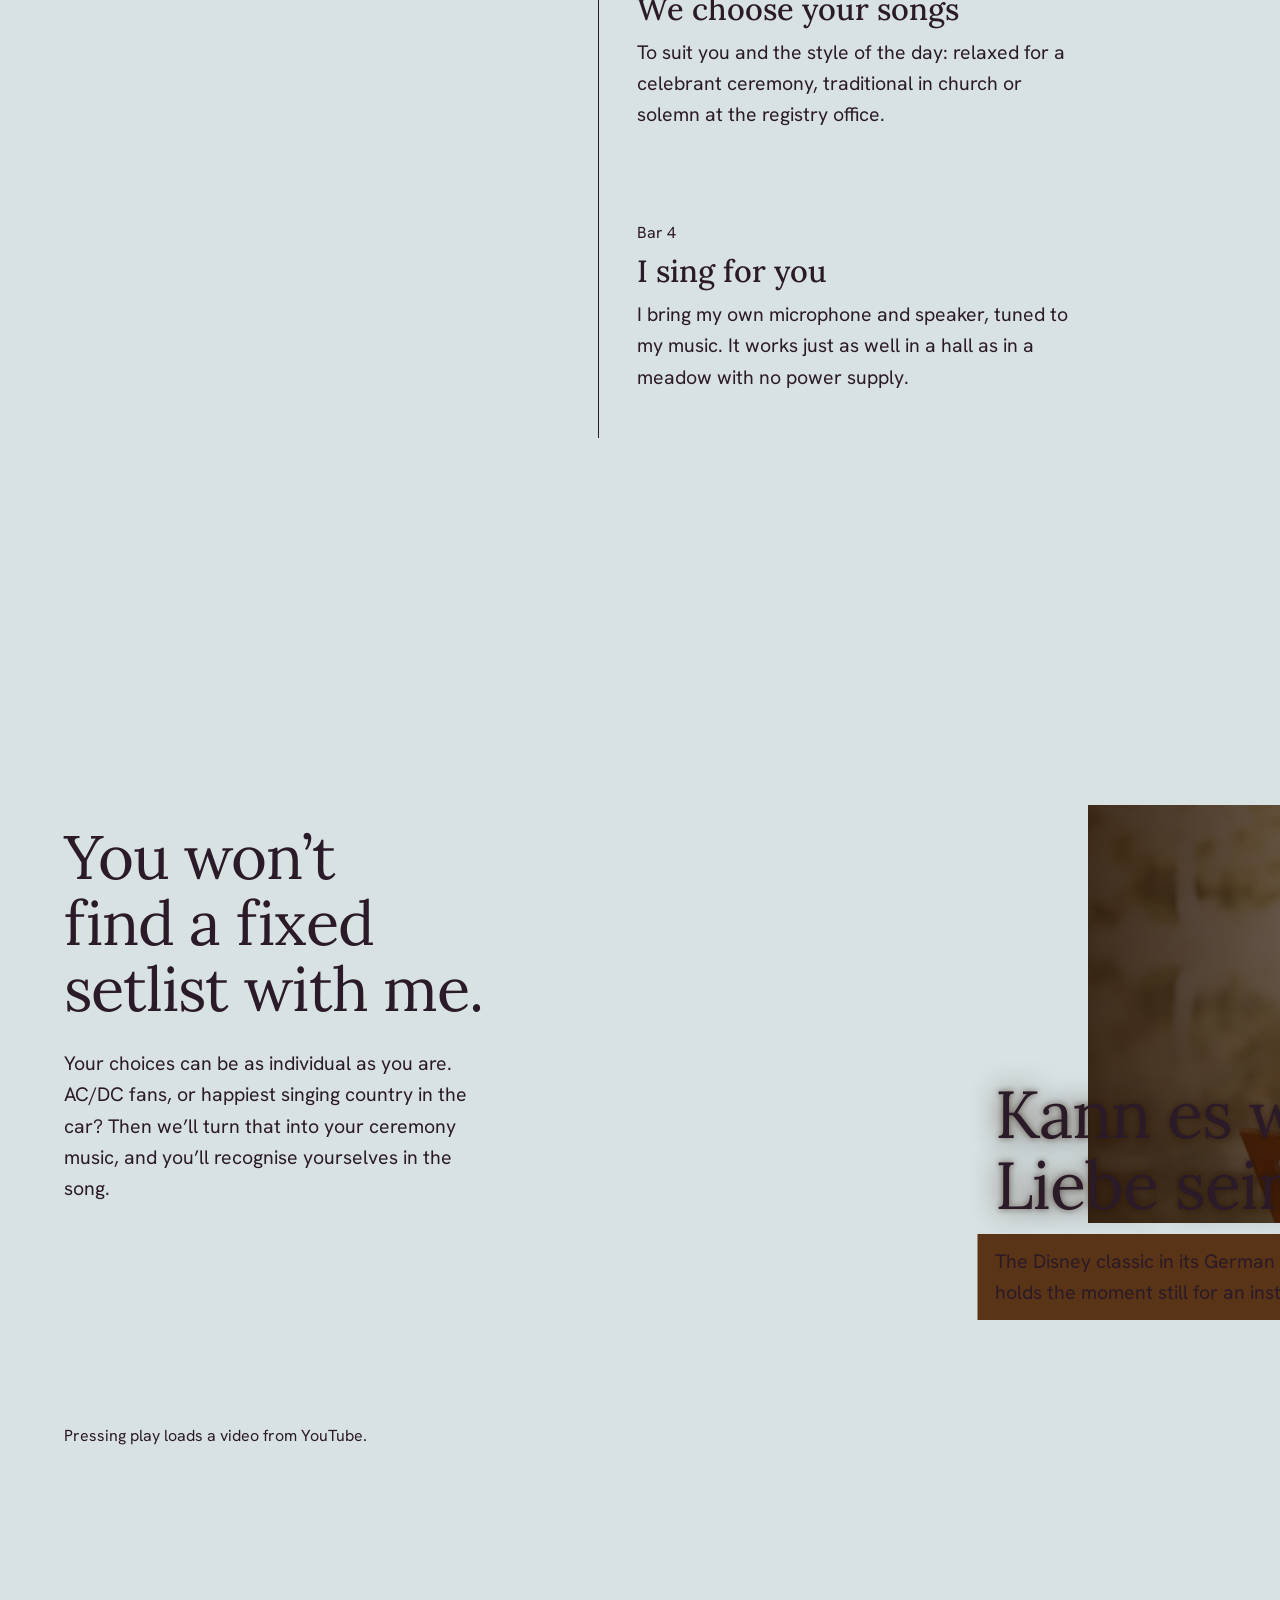
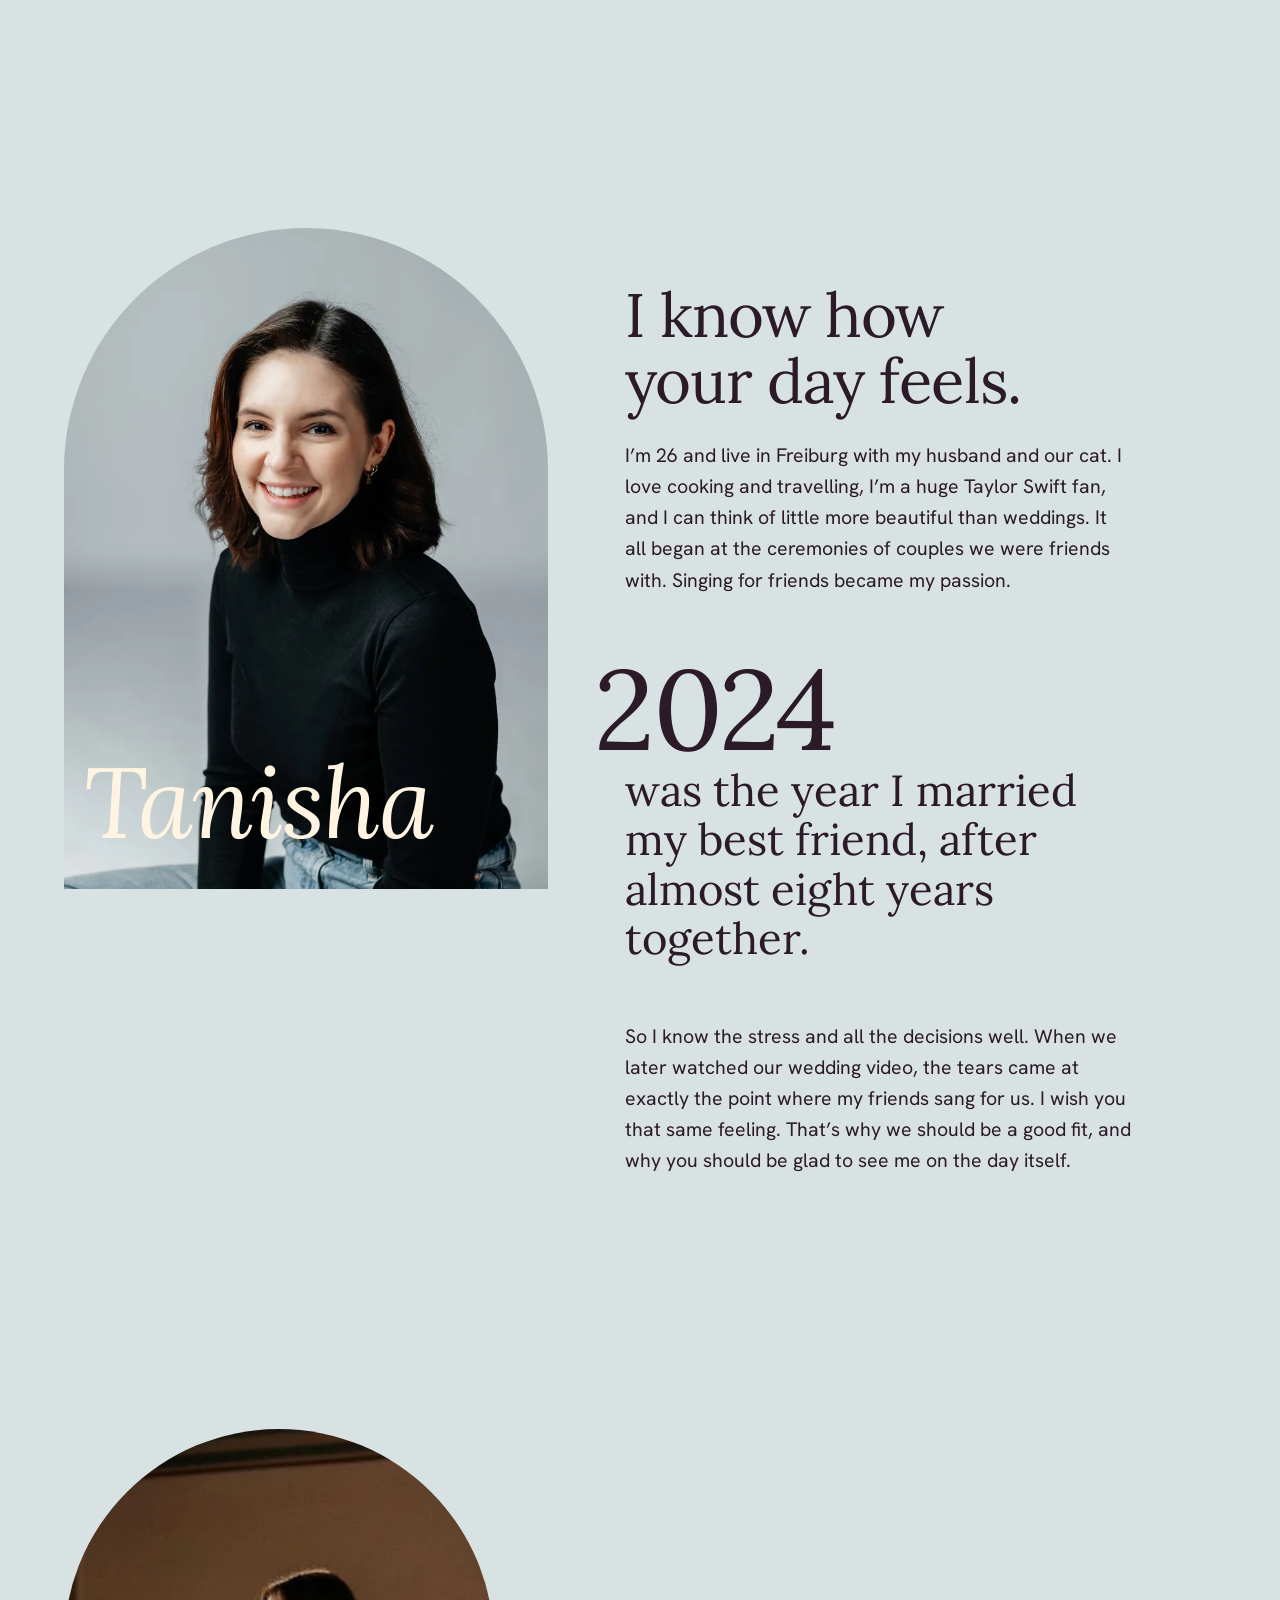
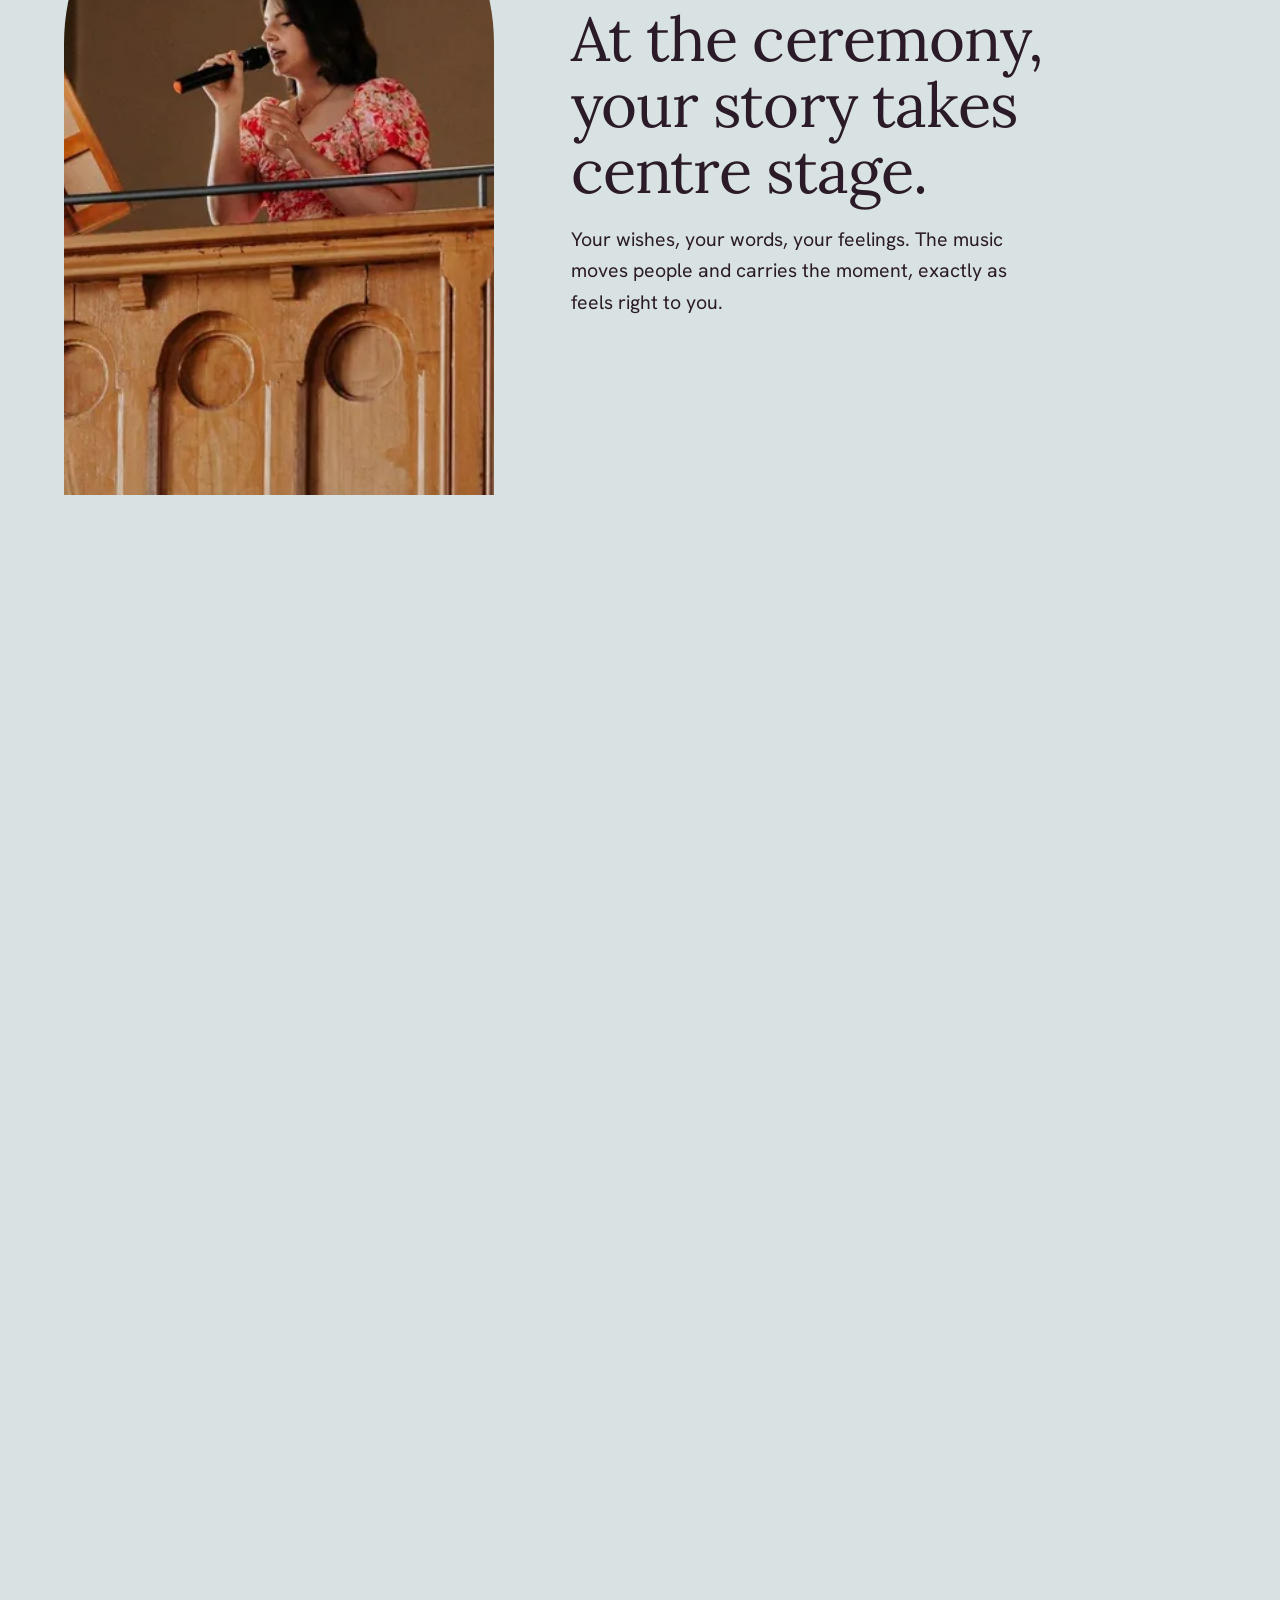
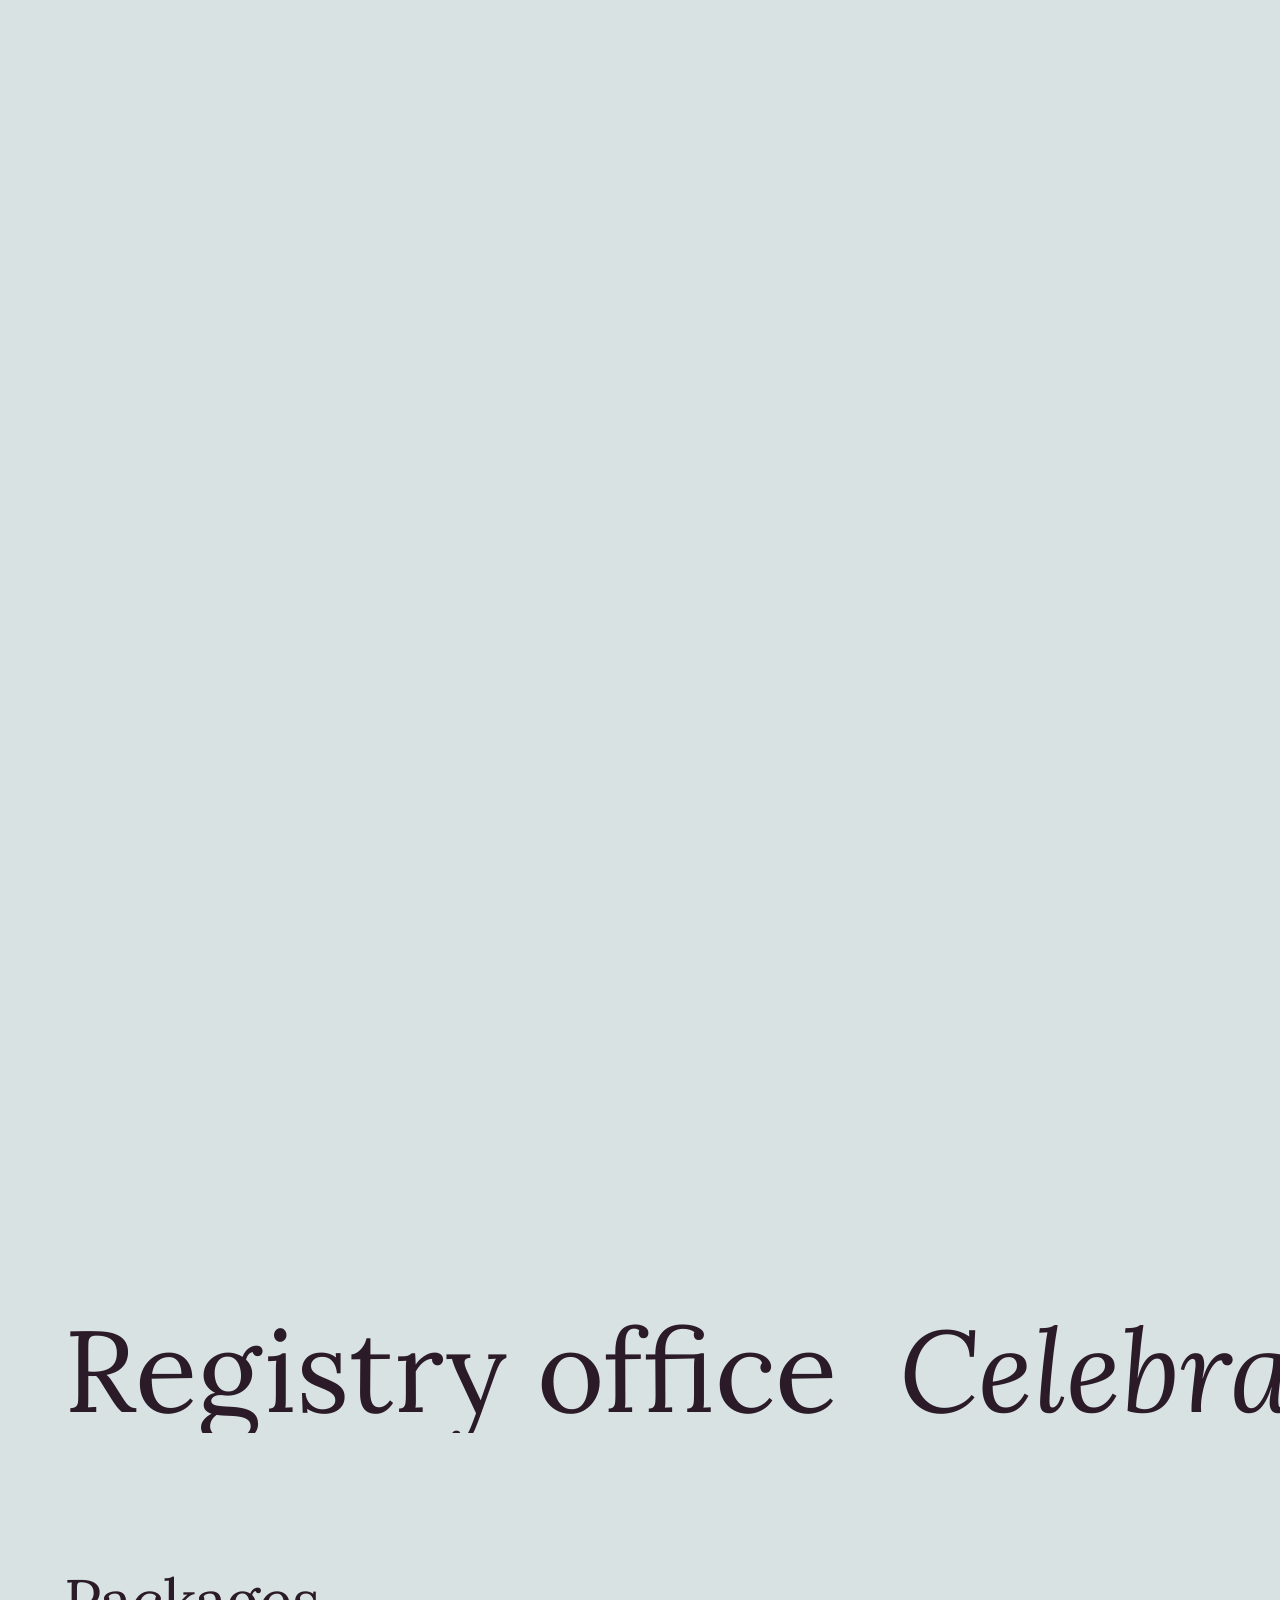
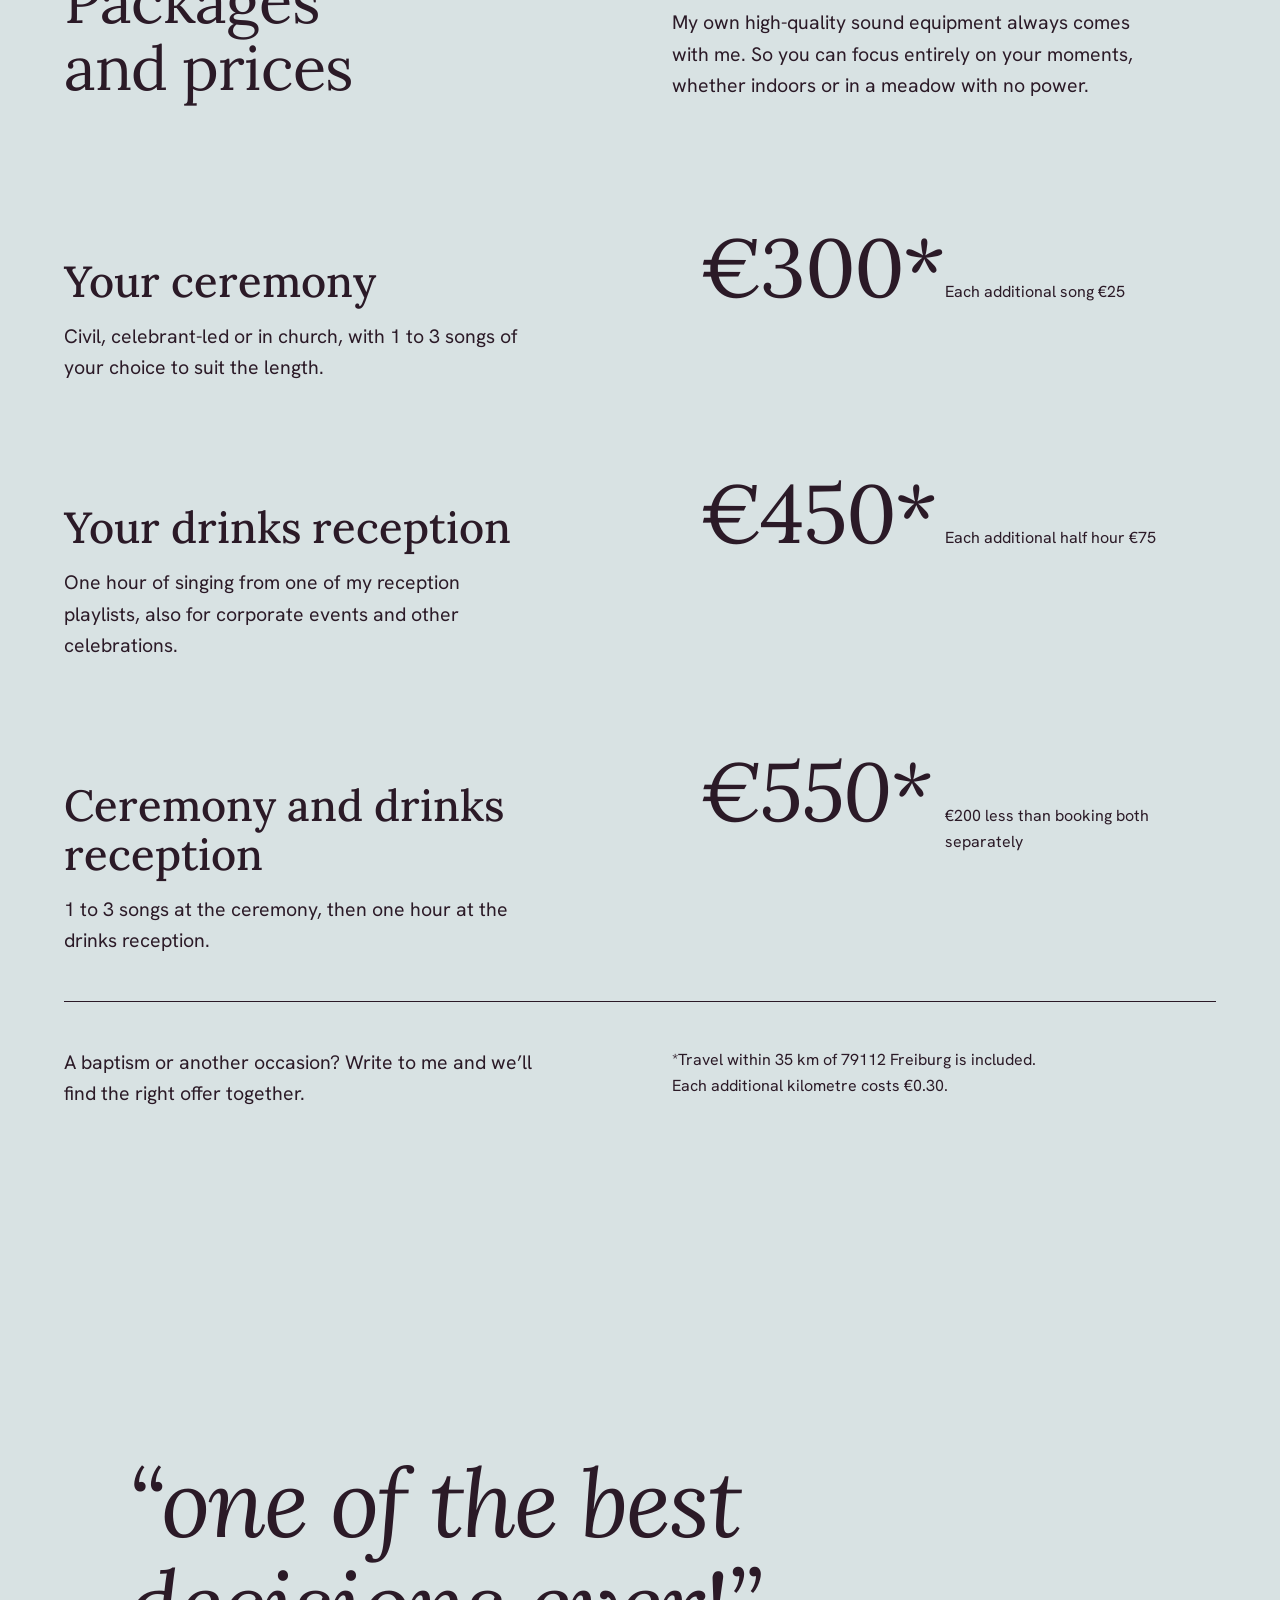
==== commit e1994fa2: "fix: stop the intro animation overwriting scroll state in the hero Reloading or scrolling during the" ====
--- a/en/index.html
+++ b/en/index.html
@@ -56,14 +56,16 @@
       <div class="auftakt-text">
         <h1>
           <span class="h-a">
-            <span class="zeile"><span>Your love</span></span>
-            <span class="zeile"><span>tells a</span></span>
-            <span class="zeile"><span>story.</span></span>
+            <span class="zeile"><span><span class="ein">Your love</span></span></span>
+            <span class="zeile"><span><span class="ein">tells a</span></span></span>
+            <span class="zeile"><span><span class="ein">story.</span></span></span>
           </span>
           <span class="h-b">Music gives it a voice.</span>
         </h1>
+        <div class="unter">
         <p class="unterzeile">Wedding singing in Freiburg, the Kaiserstuhl and all across Baden-Württemberg.</p>
         <p class="ton-tipp">Turn on the melody and scroll slowly: the Bridal Chorus plays along, note by note.</p>
+        </div>
       </div>
     </div>
   </section>
--- a/styles.css
+++ b/styles.css
@@ -81,7 +81,7 @@
 .auftakt-text { position: relative; padding: 110px var(--rand) 60px; }
 h1 { font-size: clamp(2.9rem, 7.8vw, 8.5rem); line-height: 1.04; }
 .zeile { display: block; overflow: hidden; padding-bottom: .14em; margin-bottom: -.14em; }
-.zeile > span { display: block; }
+.zeile > span, .ein { display: block; }
 .h-a, .h-b { display: block; }
 .h-b { margin-top: .3em; }
 .unterzeile { margin-top: 1.1em; max-width: 44ch; line-height: 1.4; }
@@ -255,7 +255,7 @@
   .ton.kompakt { padding: 12px; }
   .ton.kompakt .ton-text { position: absolute; width: 1px; height: 1px; overflow: hidden; clip-path: inset(50%); }
 
-  h1 { font-size: 15vw; }
+  h1 { font-size: min(15vw, 8svh); }
   .motion .bogen { clip-path: inset(48% 14% 0% 14% round 36vw 36vw 0px 0px); }
   .motion .auftakt-text { padding-top: 76px; }
   .motion .h-b { font-size: 15vw; }
